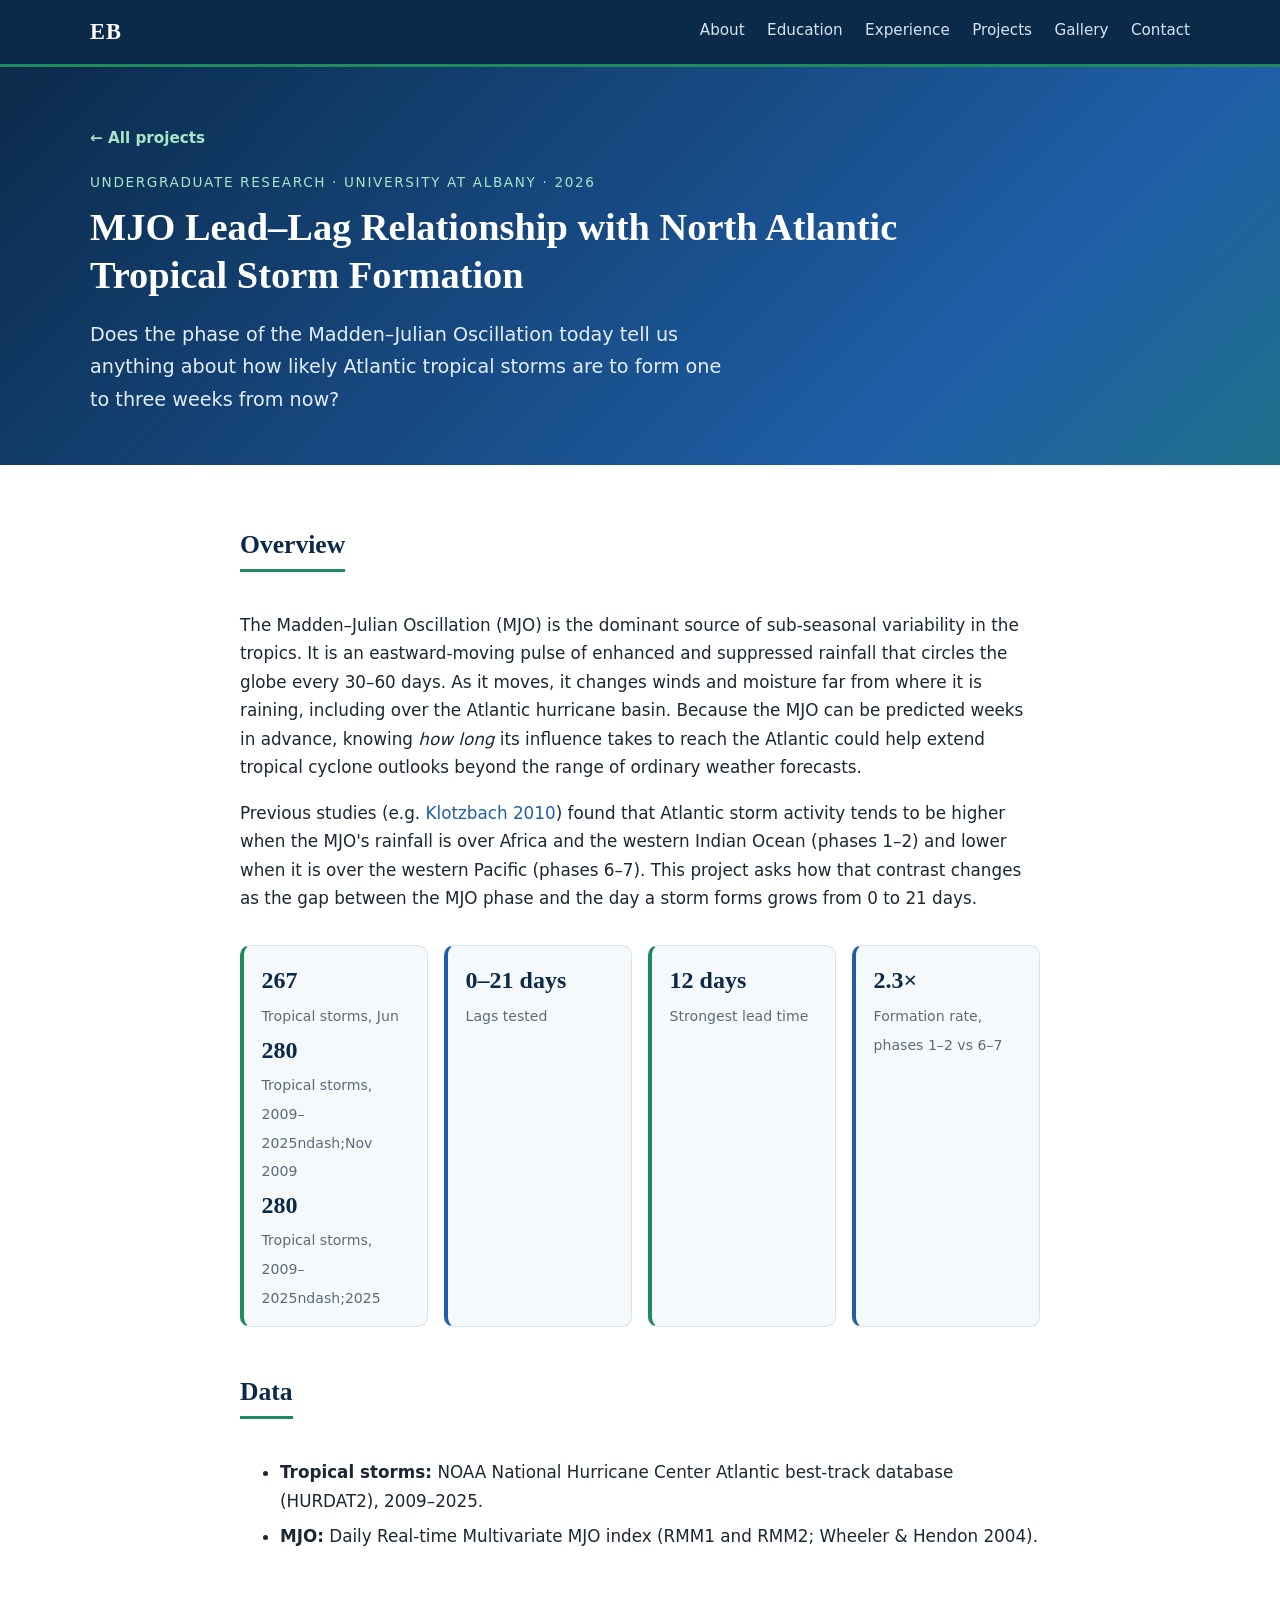
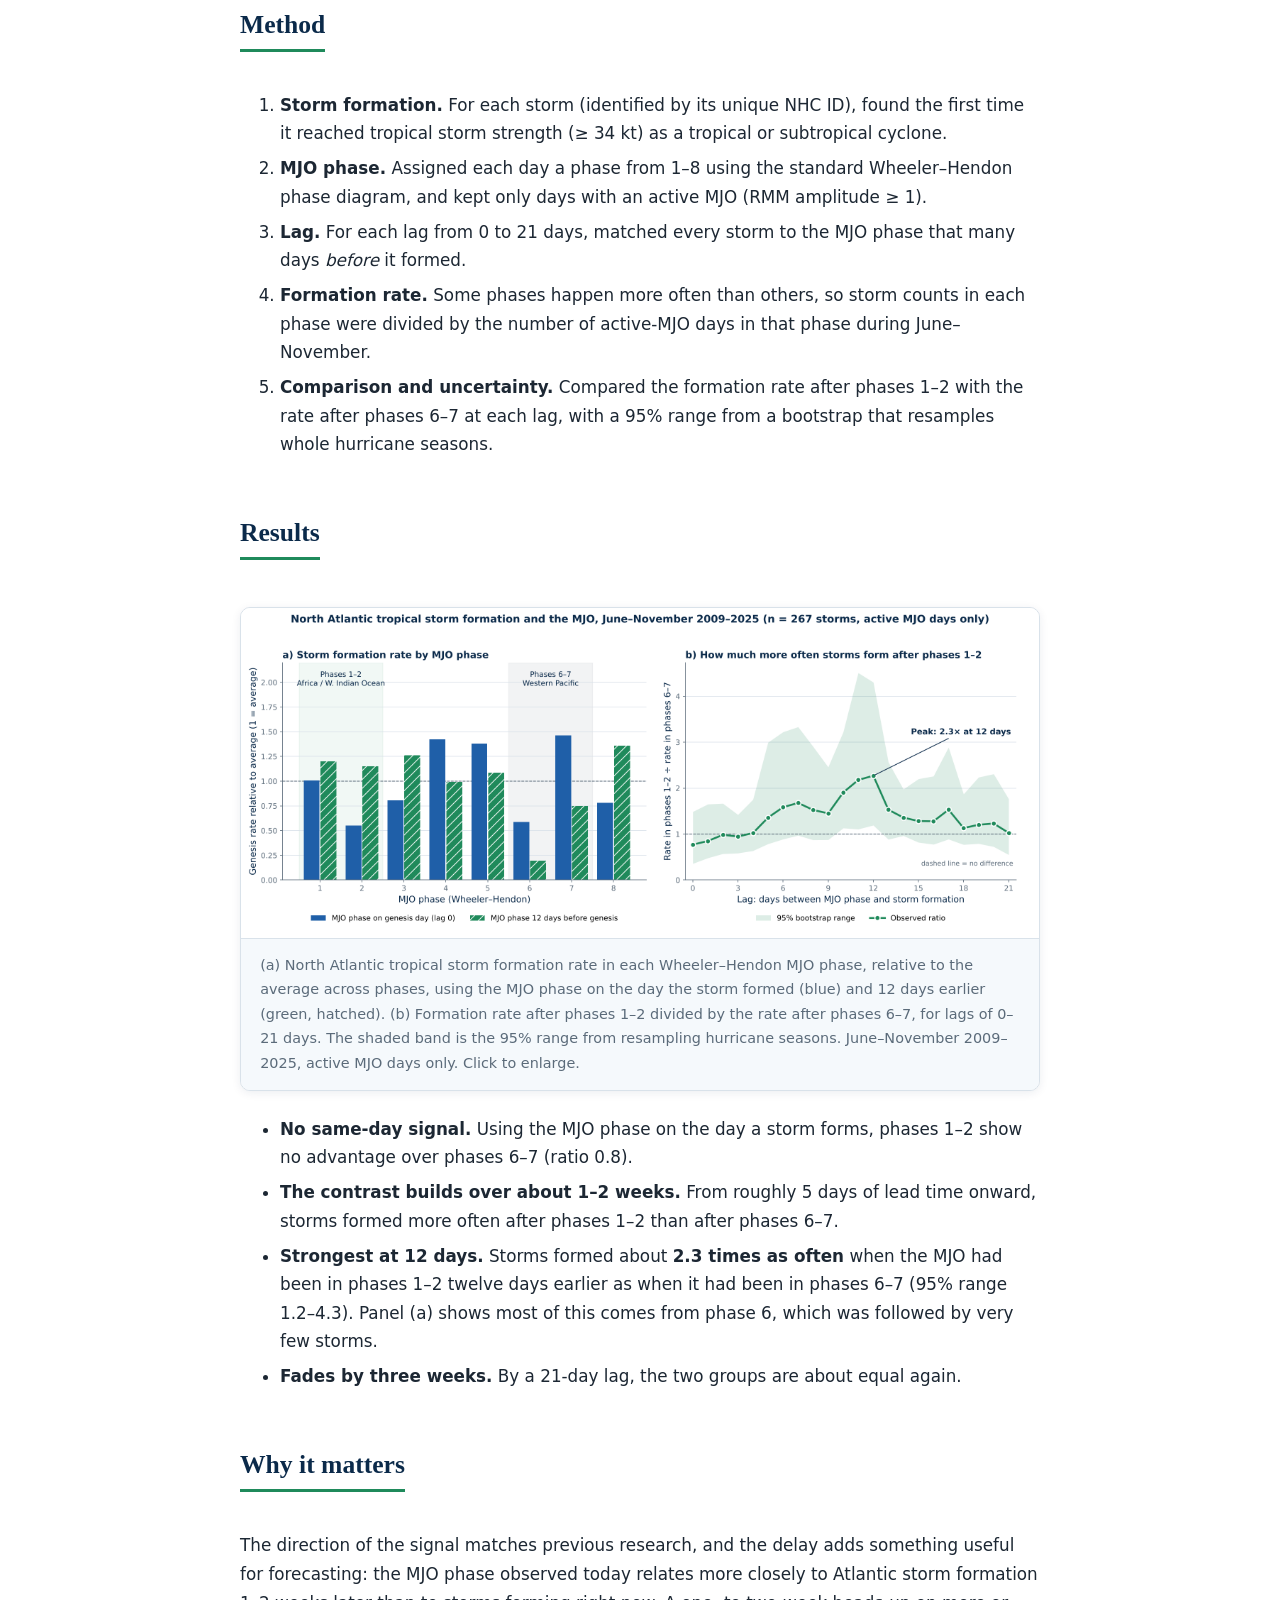
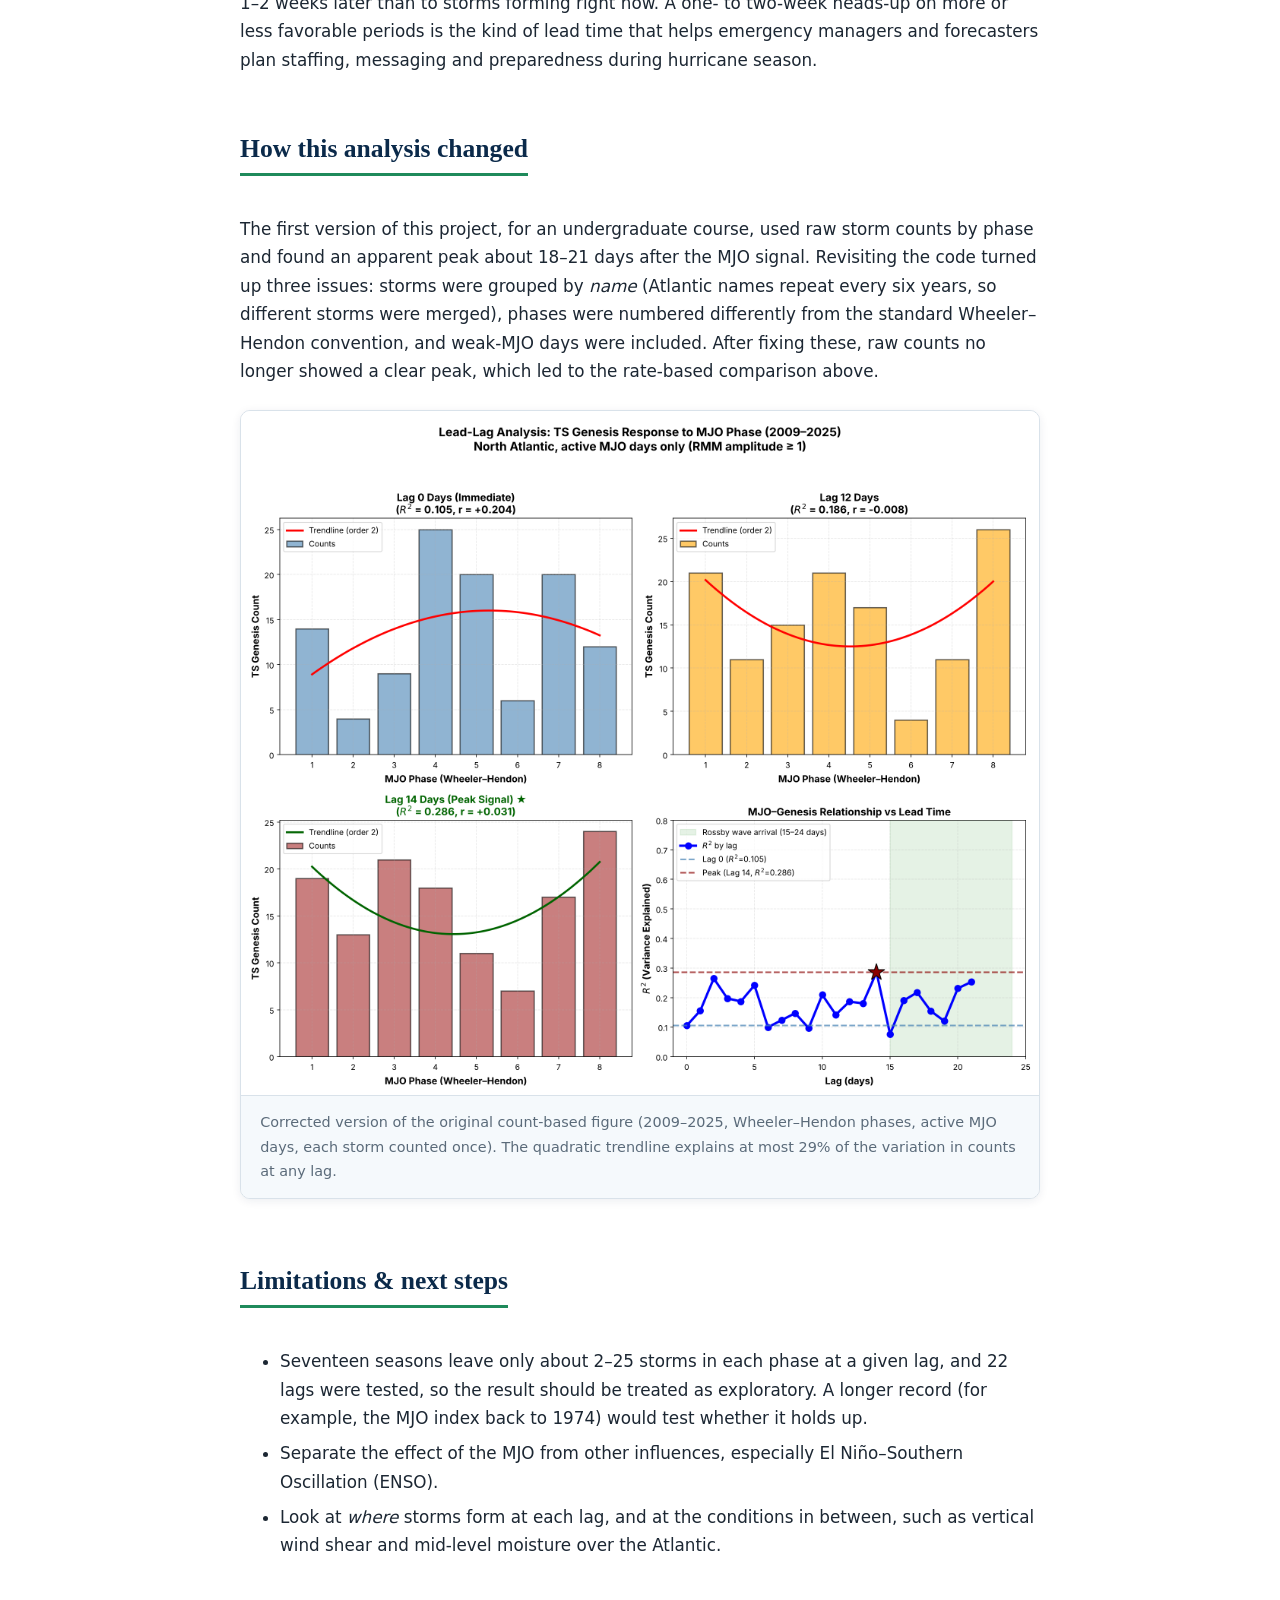
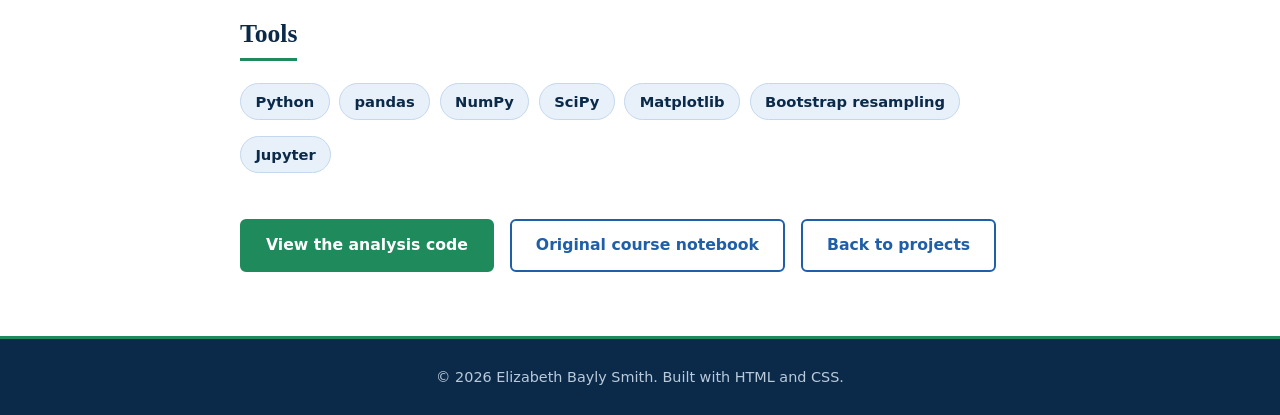
==== mjo-lead-lag.html @ fc61f36f "Add MJO lead-lag project page and fix contact email links - New project page (mjo-lead-lag.html) and" ====
<!DOCTYPE html>
<html lang="en">
<head>
  <meta charset="UTF-8">
  <meta name="viewport" content="width=device-width, initial-scale=1">
  <title>MJO Lead&ndash;Lag &amp; Atlantic Tropical Storm Formation | EB Smith</title>
  <meta name="description" content="Undergraduate research on how the Madden-Julian Oscillation phase relates to North Atlantic tropical storm formation one to three weeks later, 2009-2025.">
  <link rel="stylesheet" href="style.css">
</head>
<body>

  <header class="site-header">
    <div class="container header-inner">
      <a class="brand" href="index.html">EB</a>
      <nav class="site-nav" aria-label="Main navigation">
        <a href="index.html#about">About</a>
        <a href="index.html#education">Education</a>
        <a href="index.html#experience">Experience</a>
        <a href="index.html#projects">Projects</a>
        <a href="index.html#gallery">Gallery</a>
        <a href="index.html#contact">Contact</a>
      </nav>
    </div>
  </header>

  <main>

    <section class="project-hero">
      <div class="container">
        <a class="back-link" href="index.html#projects">&larr; All projects</a>
        <p class="eyebrow" style="margin-top:1.2rem">Undergraduate Research &middot; University at Albany &middot; 2026</p>
        <h1>MJO Lead&ndash;Lag Relationship with North Atlantic Tropical Storm Formation</h1>
        <p class="lead">
          Does the phase of the Madden&ndash;Julian Oscillation today tell us anything
          about how likely Atlantic tropical storms are to form one to three weeks from now?
        </p>
      </div>
    </section>

    <section class="section">
      <div class="container narrow project-body">

        <h2>Overview</h2>
        <p>
          The Madden&ndash;Julian Oscillation (MJO) is the dominant source of
          sub-seasonal variability in the tropics. It is an eastward-moving pulse of
          enhanced and suppressed rainfall that circles the globe every 30&ndash;60
          days. As it moves, it changes winds and moisture far from where it is
          raining, including over the Atlantic hurricane basin. Because the MJO can be
          predicted weeks in advance, knowing <em>how long</em> its influence takes to
          reach the Atlantic could help extend tropical cyclone outlooks beyond the
          range of ordinary weather forecasts.
        </p>
        <p>
          Previous studies (e.g.
          <a href="https://tropical.colostate.edu/Publications/papers/klotzbach_2010.pdf" target="_blank" rel="noopener">Klotzbach 2010</a>)
          found that Atlantic storm activity tends to be higher when the MJO's
          rainfall is over Africa and the western Indian Ocean (phases 1&ndash;2) and
          lower when it is over the western Pacific (phases 6&ndash;7). This project
          asks how that contrast changes as the gap between the MJO phase and the
          day a storm forms grows from 0 to 21 days.
        </p>

        <div class="fact-row">
          <div class="fact"><strong>267</strong><span>Tropical storms, Jun<strong>280</strong><span>Tropical storms, 2009&ndash;2025</span>ndash;Nov 2009<strong>280</strong><span>Tropical storms, 2009&ndash;2025</span>ndash;2025</span></div>
          <div class="fact"><strong>0&ndash;21 days</strong><span>Lags tested</span></div>
          <div class="fact"><strong>12 days</strong><span>Strongest lead time</span></div>
          <div class="fact"><strong>2.3&times;</strong><span>Formation rate, phases 1&ndash;2 vs 6&ndash;7</span></div>
        </div>

        <h2>Data</h2>
        <ul>
          <li><strong>Tropical storms:</strong> NOAA National Hurricane Center Atlantic best-track database (HURDAT2), 2009&ndash;2025.</li>
          <li><strong>MJO:</strong> Daily Real-time Multivariate MJO index (RMM1 and RMM2; Wheeler &amp; Hendon 2004).</li>
        </ul>

        <h2>Method</h2>
        <ol>
          <li><strong>Storm formation.</strong> For each storm (identified by its unique NHC ID), found the first time it reached tropical storm strength (&ge; 34 kt) as a tropical or subtropical cyclone.</li>
          <li><strong>MJO phase.</strong> Assigned each day a phase from 1&ndash;8 using the standard Wheeler&ndash;Hendon phase diagram, and kept only days with an active MJO (RMM amplitude &ge; 1).</li>
          <li><strong>Lag.</strong> For each lag from 0 to 21 days, matched every storm to the MJO phase that many days <em>before</em> it formed.</li>
          <li><strong>Formation rate.</strong> Some phases happen more often than others, so storm counts in each phase were divided by the number of active-MJO days in that phase during June&ndash;November.</li>
          <li><strong>Comparison and uncertainty.</strong> Compared the formation rate after phases 1&ndash;2 with the rate after phases 6&ndash;7 at each lag, with a 95% range from a bootstrap that resamples whole hurricane seasons.</li>
        </ol>

        <h2>Results</h2>
        <figure class="figure-full">
          <a href="mjo_genesis_rate_2009_2025.png" target="_blank" rel="noopener">
            <img src="mjo_genesis_rate_2009_2025.png" alt="Two-panel figure. Left: tropical storm formation rate by MJO phase relative to average, for the phase on the day of formation and the phase 12 days before. Right: ratio of formation rate after phases 1 to 2 versus phases 6 to 7 for lags of 0 to 21 days, peaking at 2.3 at 12 days.">
          </a>
          <figcaption>
            (a) North Atlantic tropical storm formation rate in each Wheeler&ndash;Hendon MJO
            phase, relative to the average across phases, using the MJO phase on the day
            the storm formed (blue) and 12 days earlier (green, hatched). (b) Formation rate after
            phases 1&ndash;2 divided by the rate after phases 6&ndash;7, for lags of 0&ndash;21
            days. The shaded band is the 95% range from resampling hurricane seasons.
            June&ndash;November 2009&ndash;2025, active MJO days only. Click to enlarge.
          </figcaption>
        </figure>
        <ul>
          <li><strong>No same-day signal.</strong> Using the MJO phase on the day a storm forms, phases 1&ndash;2 show no advantage over phases 6&ndash;7 (ratio 0.8).</li>
          <li><strong>The contrast builds over about 1&ndash;2 weeks.</strong> From roughly 5 days of lead time onward, storms formed more often after phases 1&ndash;2 than after phases 6&ndash;7.</li>
          <li><strong>Strongest at 12 days.</strong> Storms formed about <strong>2.3 times as often</strong> when the MJO had been in phases 1&ndash;2 twelve days earlier as when it had been in phases 6&ndash;7 (95% range 1.2&ndash;4.3). Panel (a) shows most of this comes from phase 6, which was followed by very few storms.</li>
          <li><strong>Fades by three weeks.</strong> By a 21-day lag, the two groups are about equal again.</li>
        </ul>

        <h2>Why it matters</h2>
        <p>
          The direction of the signal matches previous research, and the delay adds
          something useful for forecasting: the MJO phase observed today relates more closely to
          Atlantic storm formation 1&ndash;2 weeks later than to storms forming
          right now. A one- to two-week heads-up on more or less favorable
          periods is the kind of lead time that helps emergency managers
          and forecasters plan staffing, messaging and preparedness during hurricane season.
        </p>

        <h2>How this analysis changed</h2>
        <p>
          The first version of this project, for an undergraduate course, used raw
          storm counts by phase and found an apparent peak about 18&ndash;21 days after the MJO signal.
          Revisiting the code turned up three issues: storms were grouped by
          <em>name</em> (Atlantic names repeat every six years, so different storms were merged),
          phases were numbered differently from the standard Wheeler&ndash;Hendon convention,
          and weak-MJO days were included. After fixing these, raw counts no longer
          showed a clear peak, which led to the rate-based comparison above.
        </p>
        <figure class="figure-full">
          <a href="lead_lag_relationship_2009_2025.png" target="_blank" rel="noopener">
            <img src="lead_lag_relationship_2009_2025.png" alt="Four-panel figure of tropical storm counts by Wheeler-Hendon MJO phase at lags of 0, 12 and 14 days, with quadratic trendlines, and R-squared versus lag showing no strong peak.">
          </a>
          <figcaption>
            Corrected version of the original count-based figure (2009&ndash;2025,
            Wheeler&ndash;Hendon phases, active MJO days, each storm counted once). The
            quadratic trendline explains at most 29% of the variation in counts at any lag.
          </figcaption>
        </figure>

        <h2>Limitations &amp; next steps</h2>
        <ul>
          <li>Seventeen seasons leave only about 2&ndash;25 storms in each phase at a given lag, and 22 lags were tested, so the result should be treated as exploratory. A longer record (for example, the MJO index back to 1974) would test whether it holds up.</li>
          <li>Separate the effect of the MJO from other influences, especially El Ni&ntilde;o&ndash;Southern Oscillation (ENSO).</li>
          <li>Look at <em>where</em> storms form at each lag, and at the conditions in between, such as vertical wind shear and mid-level moisture over the Atlantic.</li>
        </ul>

        <h2>Tools</h2>
        <ul class="tags">
          <li>Python</li><li>pandas</li><li>NumPy</li><li>SciPy</li><li>Matplotlib</li><li>Bootstrap resampling</li><li>Jupyter</li>
        </ul>

        <div class="project-actions">
          <a class="btn btn-primary" href="https://github.com/ebsmith1106/grad_student_webpage/blob/main/mjo_genesis_rate_2009_2025.py" target="_blank" rel="noopener">View the analysis code</a>
          <a class="btn btn-ghost" href="https://github.com/ebsmith1106/grad_student_webpage/blob/main/graphs_for_MJO_1.ipynb" target="_blank" rel="noopener">Original course notebook</a>
          <a class="btn btn-ghost" href="index.html#projects">Back to projects</a>
        </div>

      </div>
    </section>

  </main>

  <footer class="site-footer">
    <div class="container">
      <p>&copy; 2026 Elizabeth Bayly Smith. Built with HTML and CSS.</p>
    </div>
  </footer>

</body>
</html>
---- style.css ----
/* ==========================================================
   Palette: deep blue + green
   ========================================================== */
:root {
  --navy: #0b2a4a;
  --blue: #1f5fa8;
  --blue-light: #e8f1fa;
  --green: #1f8a5b;
  --green-dark: #166a46;
  --green-light: #e6f4ed;
  --ink: #1c2733;
  --muted: #5b6b7a;
  --line: #d9e2ea;
  --bg: #ffffff;
  --bg-alt: #f5f9fc;
  --radius: 10px;
  --shadow: 0 2px 10px rgba(11, 42, 74, 0.08);
}

/* ---------- Base ---------- */
*, *::before, *::after { box-sizing: border-box; }

html { scroll-behavior: smooth; scroll-padding-top: 70px; }

body {
  margin: 0;
  font-family: "Segoe UI", system-ui, -apple-system, Roboto, Helvetica, Arial, sans-serif;
  font-size: 1.05rem;
  line-height: 1.7;
  color: var(--ink);
  background: var(--bg);
}

h1, h2, h3 {
  font-family: Georgia, "Times New Roman", serif;
  color: var(--navy);
  line-height: 1.25;
  margin: 0 0 0.6rem;
}

h2 {
  font-size: 1.9rem;
  margin-bottom: 1.4rem;
  padding-bottom: 0.5rem;
  border-bottom: 3px solid var(--green);
  display: inline-block;
}

h3 { font-size: 1.2rem; }

a { color: var(--blue); text-decoration: none; }
a:hover { color: var(--green-dark); text-decoration: underline; }

img { max-width: 100%; display: block; }

.container { width: min(1100px, 92%); margin: 0 auto; }
.narrow { width: min(800px, 92%); }

/* ---------- Header / Nav ---------- */
.site-header {
  position: sticky;
  top: 0;
  z-index: 100;
  background: var(--navy);
  border-bottom: 3px solid var(--green);
}

.header-inner {
  display: flex;
  align-items: center;
  justify-content: space-between;
  padding: 0.8rem 0;
}

.brand {
  font-family: Georgia, serif;
  font-size: 1.4rem;
  font-weight: bold;
  color: #fff;
  letter-spacing: 0.05em;
}
.brand:hover { color: #9fe0bf; text-decoration: none; }

.site-nav { display: flex; flex-wrap: wrap; gap: 1.4rem; }
.site-nav a {
  color: #d6e4f2;
  font-size: 0.95rem;
  font-weight: 500;
  padding: 0.2rem 0;
  border-bottom: 2px solid transparent;
}
.site-nav a:hover {
  color: #fff;
  border-bottom-color: var(--green);
  text-decoration: none;
}

/* ---------- Hero ---------- */
.hero {
  background: linear-gradient(135deg, var(--navy) 0%, var(--blue) 65%, var(--green) 130%);
  color: #fff;
  padding: 4.5rem 0;
}

.hero-inner {
  display: grid;
  grid-template-columns: 1.4fr 1fr;
  gap: 3rem;
  align-items: center;
}

.eyebrow {
  text-transform: uppercase;
  letter-spacing: 0.12em;
  font-size: 0.85rem;
  color: #a8e6c6;
  margin: 0 0 0.6rem;
}

.hero h1 { color: #fff; font-size: 3.6rem; margin-bottom: 1rem; }
.lead { font-size: 1.2rem; color: #e3eef8; max-width: 34em; }

.hero-actions { display: flex; gap: 1rem; margin-top: 1.8rem; flex-wrap: wrap; }

.portrait { margin: 0; justify-self: center; }
.portrait img {
  width: 280px;
  height: 280px;
  object-fit: cover;
  border-radius: 50%;
  border: 5px solid rgba(255, 255, 255, 0.85);
  box-shadow: 0 8px 28px rgba(0, 0, 0, 0.3);
  background: var(--blue-light);
}

/* ---------- Buttons ---------- */
.btn {
  display: inline-block;
  padding: 0.7rem 1.5rem;
  border-radius: 6px;
  font-weight: 600;
  font-size: 0.98rem;
  transition: background 0.2s, color 0.2s, border-color 0.2s;
}
.btn:hover { text-decoration: none; }

.btn-primary { background: var(--green); color: #fff; border: 2px solid var(--green); }
.btn-primary:hover { background: var(--green-dark); border-color: var(--green-dark); color: #fff; }

.btn-outline { background: transparent; color: #fff; border: 2px solid rgba(255, 255, 255, 0.8); }
.btn-outline:hover { background: #fff; color: var(--navy); }

/* ---------- Sections ---------- */
.section { padding: 4rem 0; }
.section-alt { background: var(--bg-alt); }
.section-intro { color: var(--muted); margin-top: -0.4rem; margin-bottom: 2rem; }

.interests {
  margin-top: 1.5rem;
  padding: 1rem 1.2rem;
  background: var(--green-light);
  border-left: 4px solid var(--green);
  border-radius: 0 var(--radius) var(--radius) 0;
}

/* ---------- Entries (education / experience) ---------- */
.entry {
  padding: 1.2rem 0 1.2rem 1.4rem;
  border-left: 3px solid var(--blue);
  margin-bottom: 0.4rem;
  position: relative;
}
.entry::before {
  content: "";
  position: absolute;
  left: -8px;
  top: 1.6rem;
  width: 13px;
  height: 13px;
  background: var(--green);
  border-radius: 50%;
  border: 2px solid var(--bg);
}
.section-alt .entry::before { border-color: var(--bg-alt); }

.entry-head {
  display: flex;
  justify-content: space-between;
  align-items: baseline;
  flex-wrap: wrap;
  gap: 0.4rem;
}
.entry-head h3 { margin: 0; }
.entry-date { font-size: 0.9rem; color: var(--green-dark); font-weight: 600; }
.entry-sub { margin: 0.1rem 0 0.4rem; color: var(--muted); font-style: italic; }
.entry p:last-child { margin-bottom: 0; }

/* ---------- Skills tags ---------- */
.skills-title { margin-top: 2.2rem; }
.tags { list-style: none; padding: 0; margin: 0; display: flex; flex-wrap: wrap; gap: 0.6rem; }
.tags li {
  background: var(--blue-light);
  color: var(--navy);
  border: 1px solid #c3d8ee;
  padding: 0.3rem 0.9rem;
  border-radius: 999px;
  font-size: 0.92rem;
  font-weight: 600;
}

/* ---------- Project cards ---------- */
.card-grid {
  display: grid;
  grid-template-columns: repeat(auto-fit, minmax(270px, 1fr));
  gap: 1.5rem;
}

.card {
  background: #fff;
  border: 1px solid var(--line);
  border-top: 4px solid var(--green);
  border-radius: var(--radius);
  padding: 1.5rem;
  box-shadow: var(--shadow);
  transition: transform 0.2s, box-shadow 0.2s;
}
.card:hover { transform: translateY(-3px); box-shadow: 0 8px 20px rgba(11, 42, 74, 0.12); }
.card:nth-child(even) { border-top-color: var(--blue); }

.card-tag {
  margin: 0 0 0.4rem;
  font-size: 0.78rem;
  text-transform: uppercase;
  letter-spacing: 0.1em;
  color: var(--green-dark);
  font-weight: 700;
}
.card-meta { margin: 1rem 0 0; font-size: 0.88rem; color: var(--muted); }

.card-project { display: flex; flex-direction: column; }
.card-thumb {
  display: block;
  margin: -1.5rem -1.5rem 1.2rem;
  border-bottom: 1px solid var(--line);
  overflow: hidden;
  background: #fff;
}
.card-thumb img {
  width: 100%;
  height: 190px;
  object-fit: cover;
  object-position: center;
  transition: transform 0.3s;
}
.card-thumb:hover img { transform: scale(1.03); }
.card h3 a { color: var(--navy); }
.card h3 a:hover { color: var(--green-dark); }
.card-link { margin-top: auto; padding-top: 0.8rem; font-weight: 600; }

/* ---------- Project detail page ---------- */
.project-hero {
  background: linear-gradient(135deg, var(--navy) 0%, var(--blue) 75%, var(--green) 140%);
  color: #fff;
  padding: 3.5rem 0 3rem;
}
.project-hero h1 { color: #fff; font-size: 2.4rem; max-width: 22em; }
.project-hero .lead { margin-bottom: 0; }
.back-link { color: #a8e6c6; font-weight: 600; font-size: 0.95rem; }
.back-link:hover { color: #fff; }

.project-body h2 { margin-top: 2.6rem; font-size: 1.6rem; }
.project-body h2:first-child { margin-top: 0; }

.fact-row {
  display: grid;
  grid-template-columns: repeat(auto-fit, minmax(160px, 1fr));
  gap: 1rem;
  margin: 2rem 0 0.5rem;
}
.fact {
  background: var(--bg-alt);
  border: 1px solid var(--line);
  border-left: 4px solid var(--green);
  border-radius: var(--radius);
  padding: 0.9rem 1.1rem;
}
.fact:nth-child(even) { border-left-color: var(--blue); }
.fact strong { display: block; font-size: 1.5rem; color: var(--navy); font-family: Georgia, serif; }
.fact span { font-size: 0.88rem; color: var(--muted); }

.figure-full {
  margin: 1.5rem 0;
  background: #fff;
  border: 1px solid var(--line);
  border-radius: var(--radius);
  box-shadow: var(--shadow);
  overflow: hidden;
}
.figure-full a { display: block; }
.figure-full figcaption {
  padding: 0.9rem 1.2rem;
  font-size: 0.9rem;
  color: var(--muted);
  border-top: 1px solid var(--line);
  background: var(--bg-alt);
}

.project-body ol li, .project-body ul li { margin-bottom: 0.4rem; }

.project-actions { display: flex; gap: 1rem; flex-wrap: wrap; margin-top: 2.5rem; }
.btn-ghost { background: transparent; color: var(--blue); border: 2px solid var(--blue); }
.btn-ghost:hover { background: var(--blue); color: #fff; }

/* ---------- Gallery ---------- */
.gallery {
  display: grid;
  grid-template-columns: repeat(auto-fit, minmax(260px, 1fr));
  gap: 1.5rem;
}
.gallery figure {
  margin: 0;
  background: #fff;
  border: 1px solid var(--line);
  border-radius: var(--radius);
  overflow: hidden;
  box-shadow: var(--shadow);
}
.gallery img {
  width: 100%;
  height: 220px;
  object-fit: cover;
  background: var(--blue-light);
}
.gallery figcaption {
  padding: 0.7rem 1rem;
  font-size: 0.9rem;
  color: var(--muted);
}

/* ---------- Contact ---------- */
.contact-list { list-style: none; padding: 0; margin: 0; }
.contact-list li {
  display: flex;
  gap: 1.2rem;
  padding: 0.8rem 0;
  border-bottom: 1px solid var(--line);
}
.contact-list span {
  min-width: 90px;
  font-weight: 700;
  color: var(--green-dark);
}

/* ---------- Footer ---------- */
.site-footer {
  background: var(--navy);
  color: #b9cadb;
  text-align: center;
  padding: 1.6rem 0;
  font-size: 0.9rem;
  border-top: 3px solid var(--green);
}
.site-footer p { margin: 0; }

/* ---------- Responsive ---------- */
@media (max-width: 760px) {
  .header-inner { flex-direction: column; gap: 0.5rem; }
  .site-nav { justify-content: center; gap: 1rem; }
  .hero { padding: 3rem 0; }
  .hero-inner { grid-template-columns: 1fr; text-align: center; }
  .hero-actions { justify-content: center; }
  .lead { margin-left: auto; margin-right: auto; }
  .portrait { order: -1; }
  .portrait img { width: 200px; height: 200px; }
  .hero h1 { font-size: 2.8rem; }
}
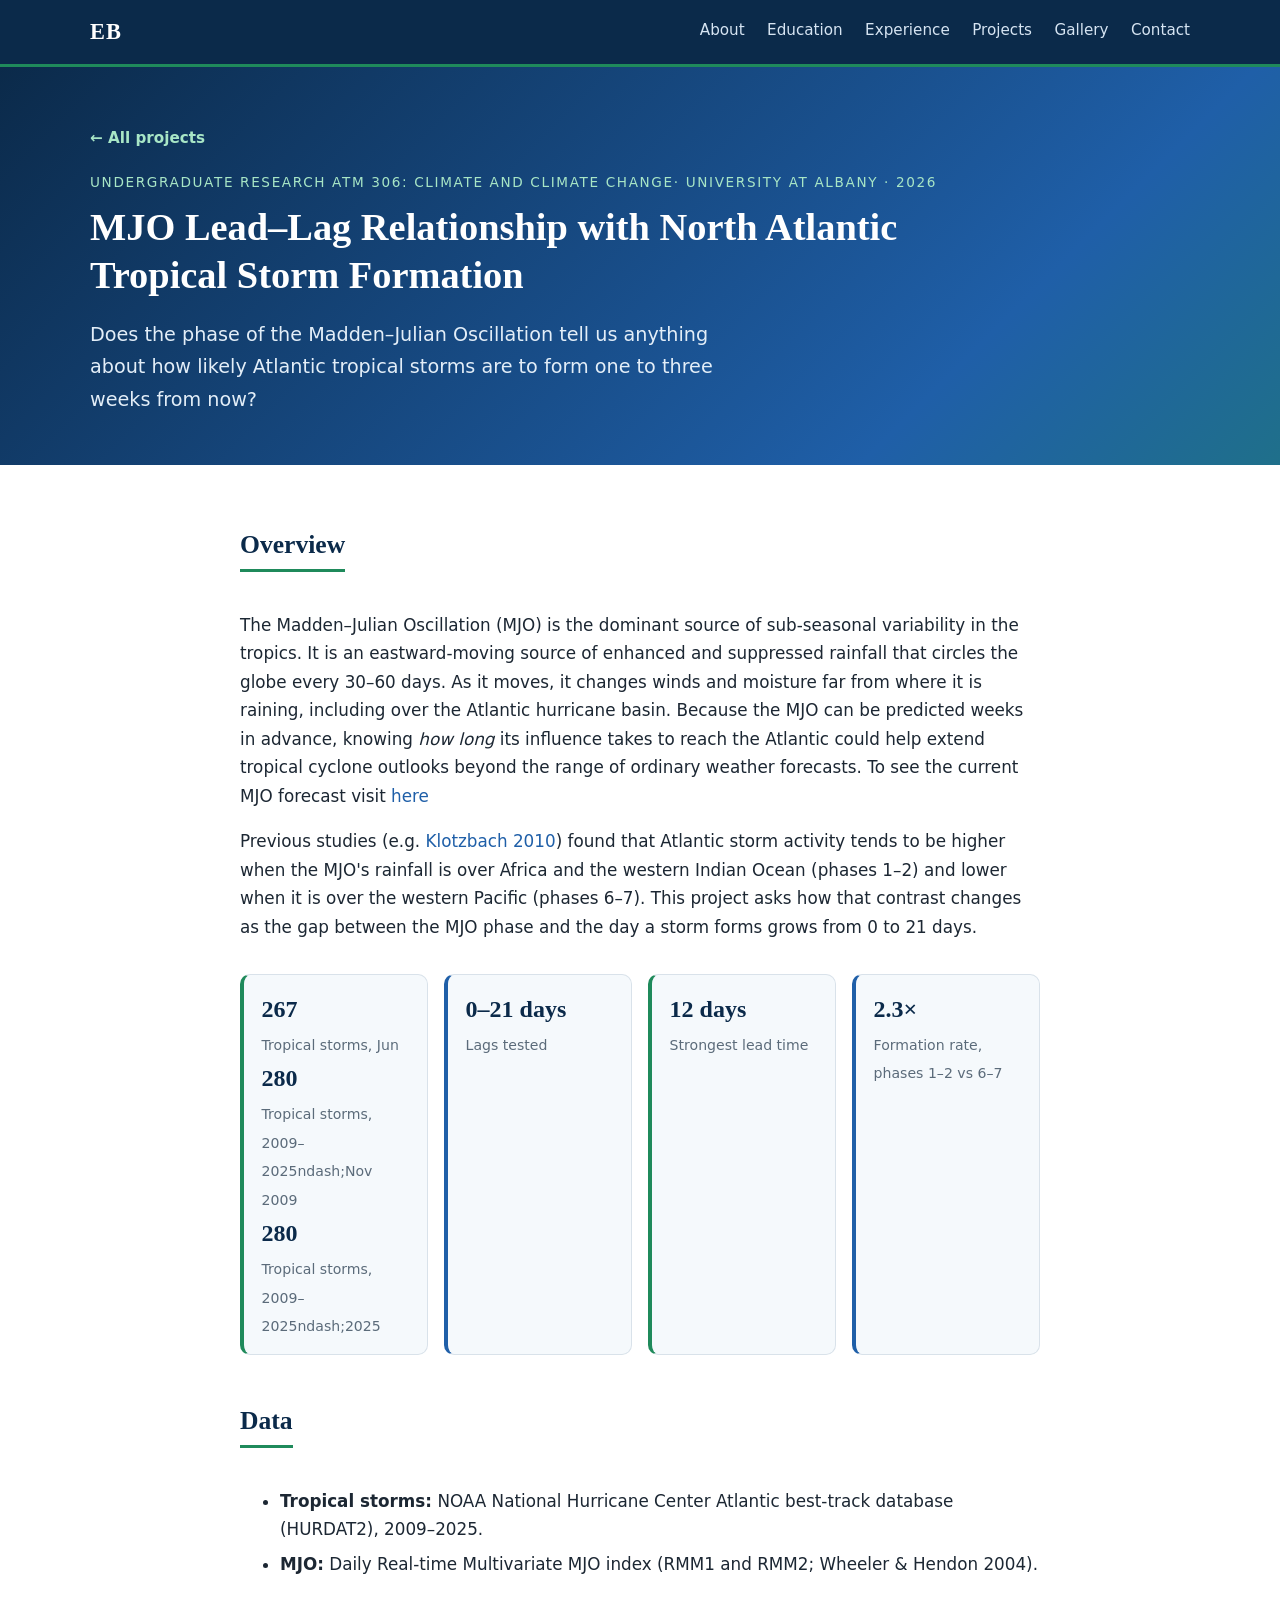
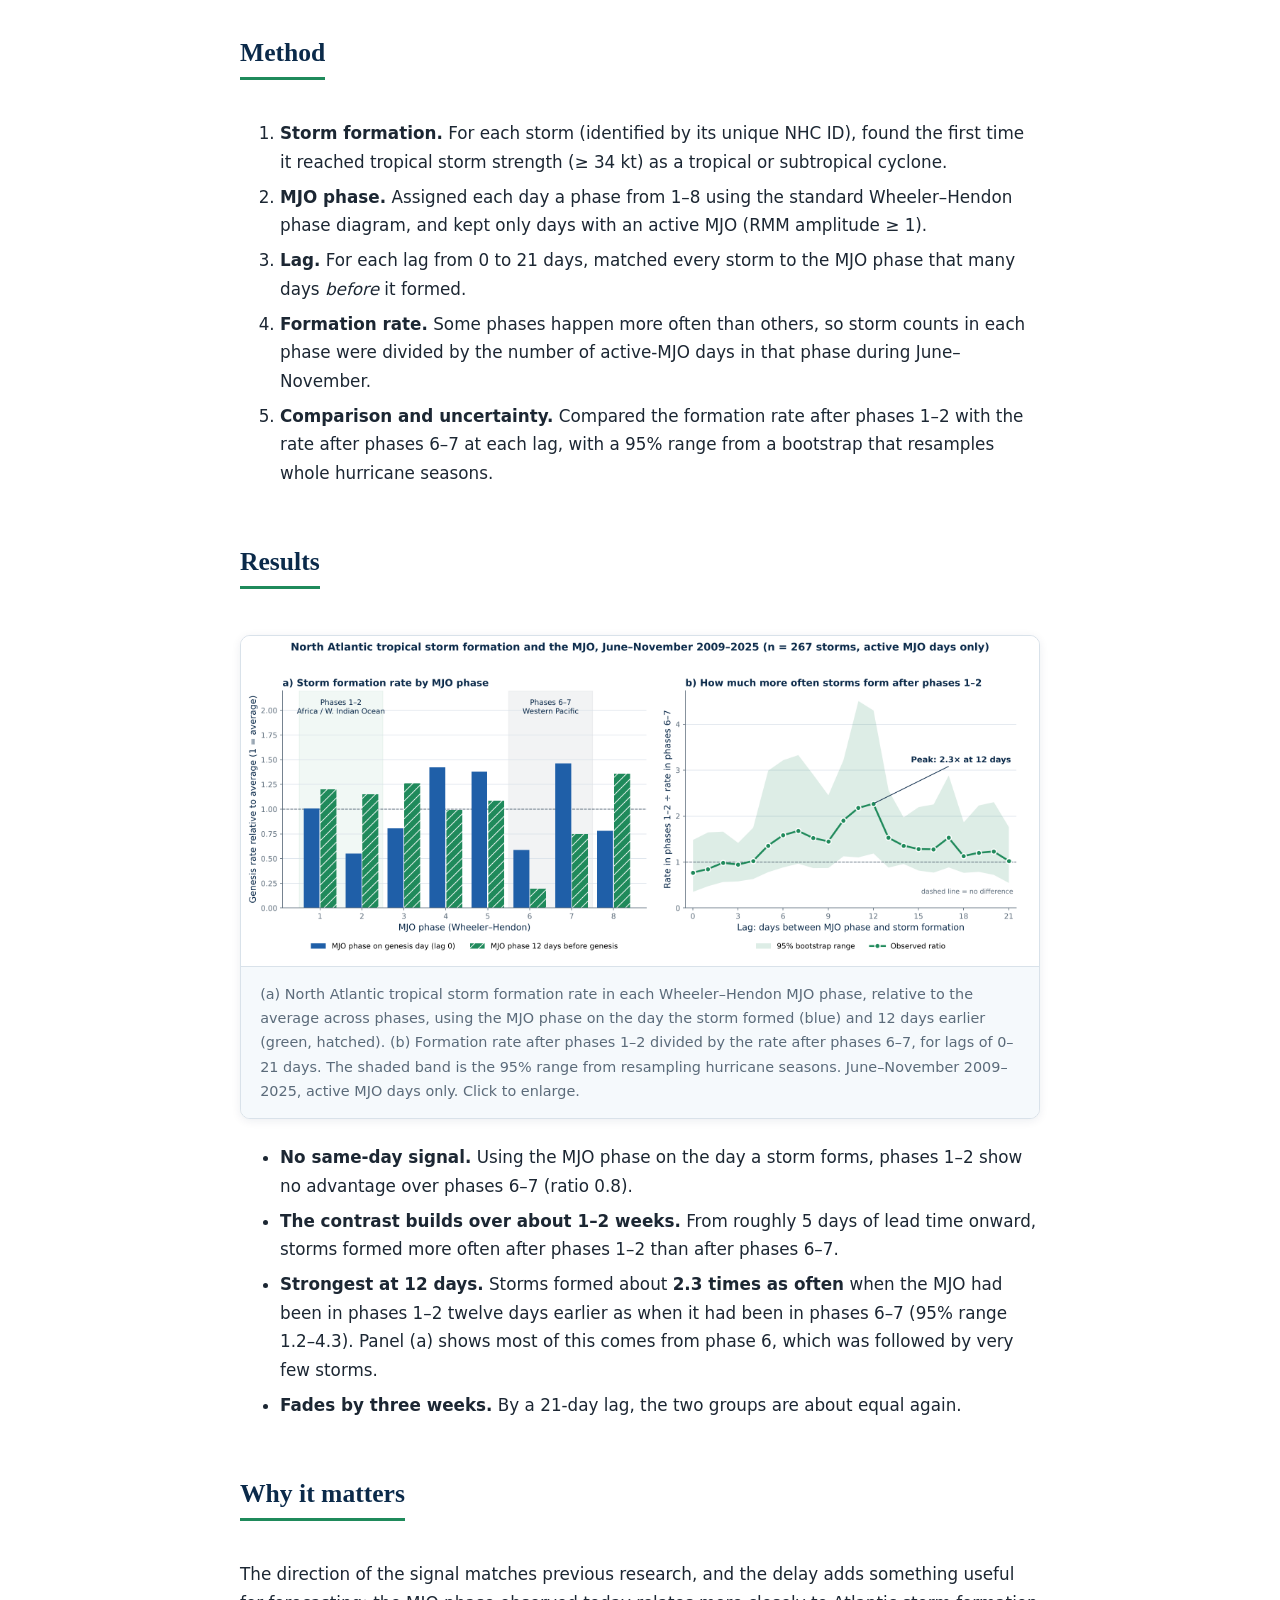
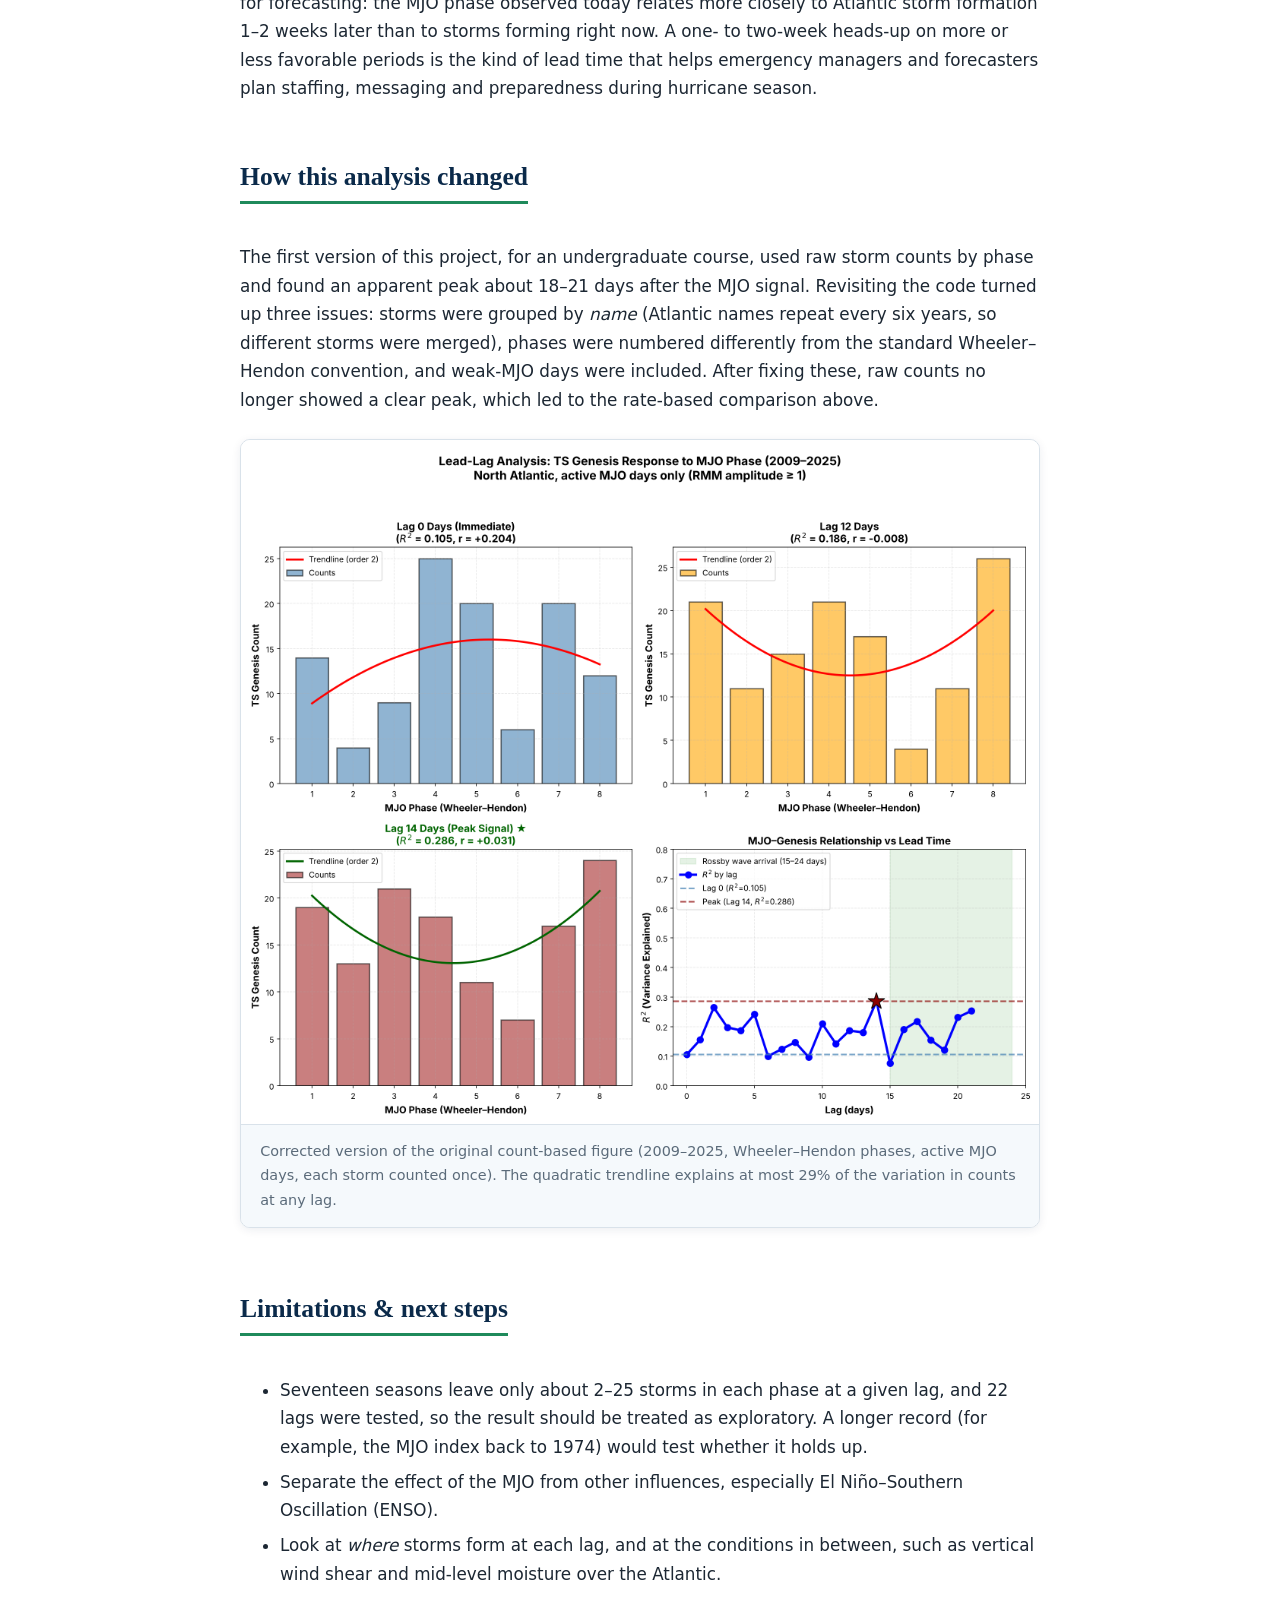
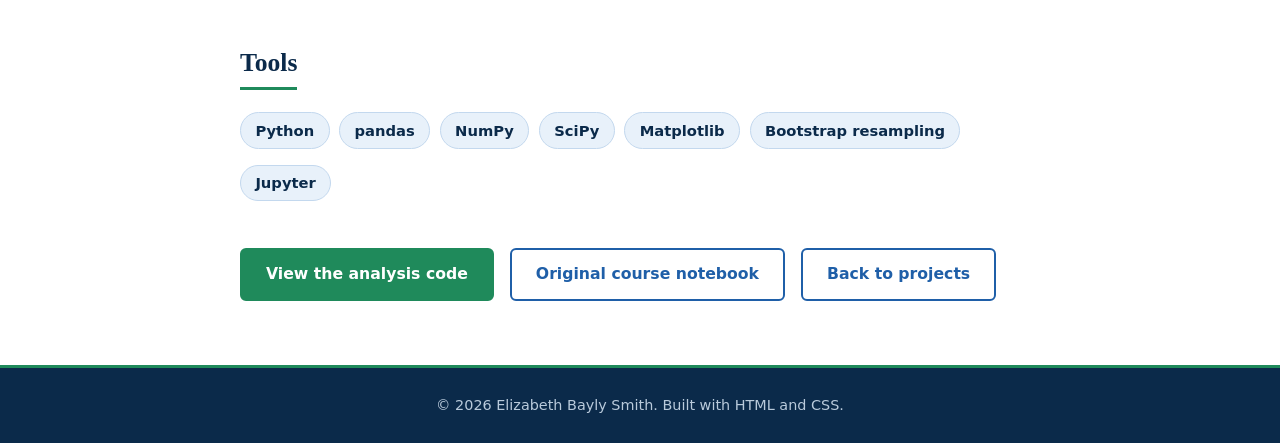
==== commit cf217422: "Revise project details and enhance lead paragraph Updated the eyebrow text and improved the lead par" ====
--- a/mjo-lead-lag.html
+++ b/mjo-lead-lag.html
@@ -28,10 +28,10 @@
     <section class="project-hero">
       <div class="container">
         <a class="back-link" href="index.html#projects">&larr; All projects</a>
-        <p class="eyebrow" style="margin-top:1.2rem">Undergraduate Research &middot; University at Albany &middot; 2026</p>
+        <p class="eyebrow" style="margin-top:1.2rem">Undergraduate Research ATM 306: Climate and Climate Change&middot; University at Albany &middot; 2026</p>
         <h1>MJO Lead&ndash;Lag Relationship with North Atlantic Tropical Storm Formation</h1>
         <p class="lead">
-          Does the phase of the Madden&ndash;Julian Oscillation today tell us anything
+          Does the phase of the Madden&ndash;Julian Oscillation tell us anything
           about how likely Atlantic tropical storms are to form one to three weeks from now?
         </p>
       </div>
@@ -43,13 +43,13 @@
         <h2>Overview</h2>
         <p>
           The Madden&ndash;Julian Oscillation (MJO) is the dominant source of
-          sub-seasonal variability in the tropics. It is an eastward-moving pulse of
+          sub-seasonal variability in the tropics. It is an eastward-moving source of
           enhanced and suppressed rainfall that circles the globe every 30&ndash;60
           days. As it moves, it changes winds and moisture far from where it is
           raining, including over the Atlantic hurricane basin. Because the MJO can be
           predicted weeks in advance, knowing <em>how long</em> its influence takes to
           reach the Atlantic could help extend tropical cyclone outlooks beyond the
-          range of ordinary weather forecasts.
+          range of ordinary weather forecasts. To see the current MJO forecast visit <a href="https://www.bom.gov.au/climate/mjo/">here</a>
         </p>
         <p>
           Previous studies (e.g.
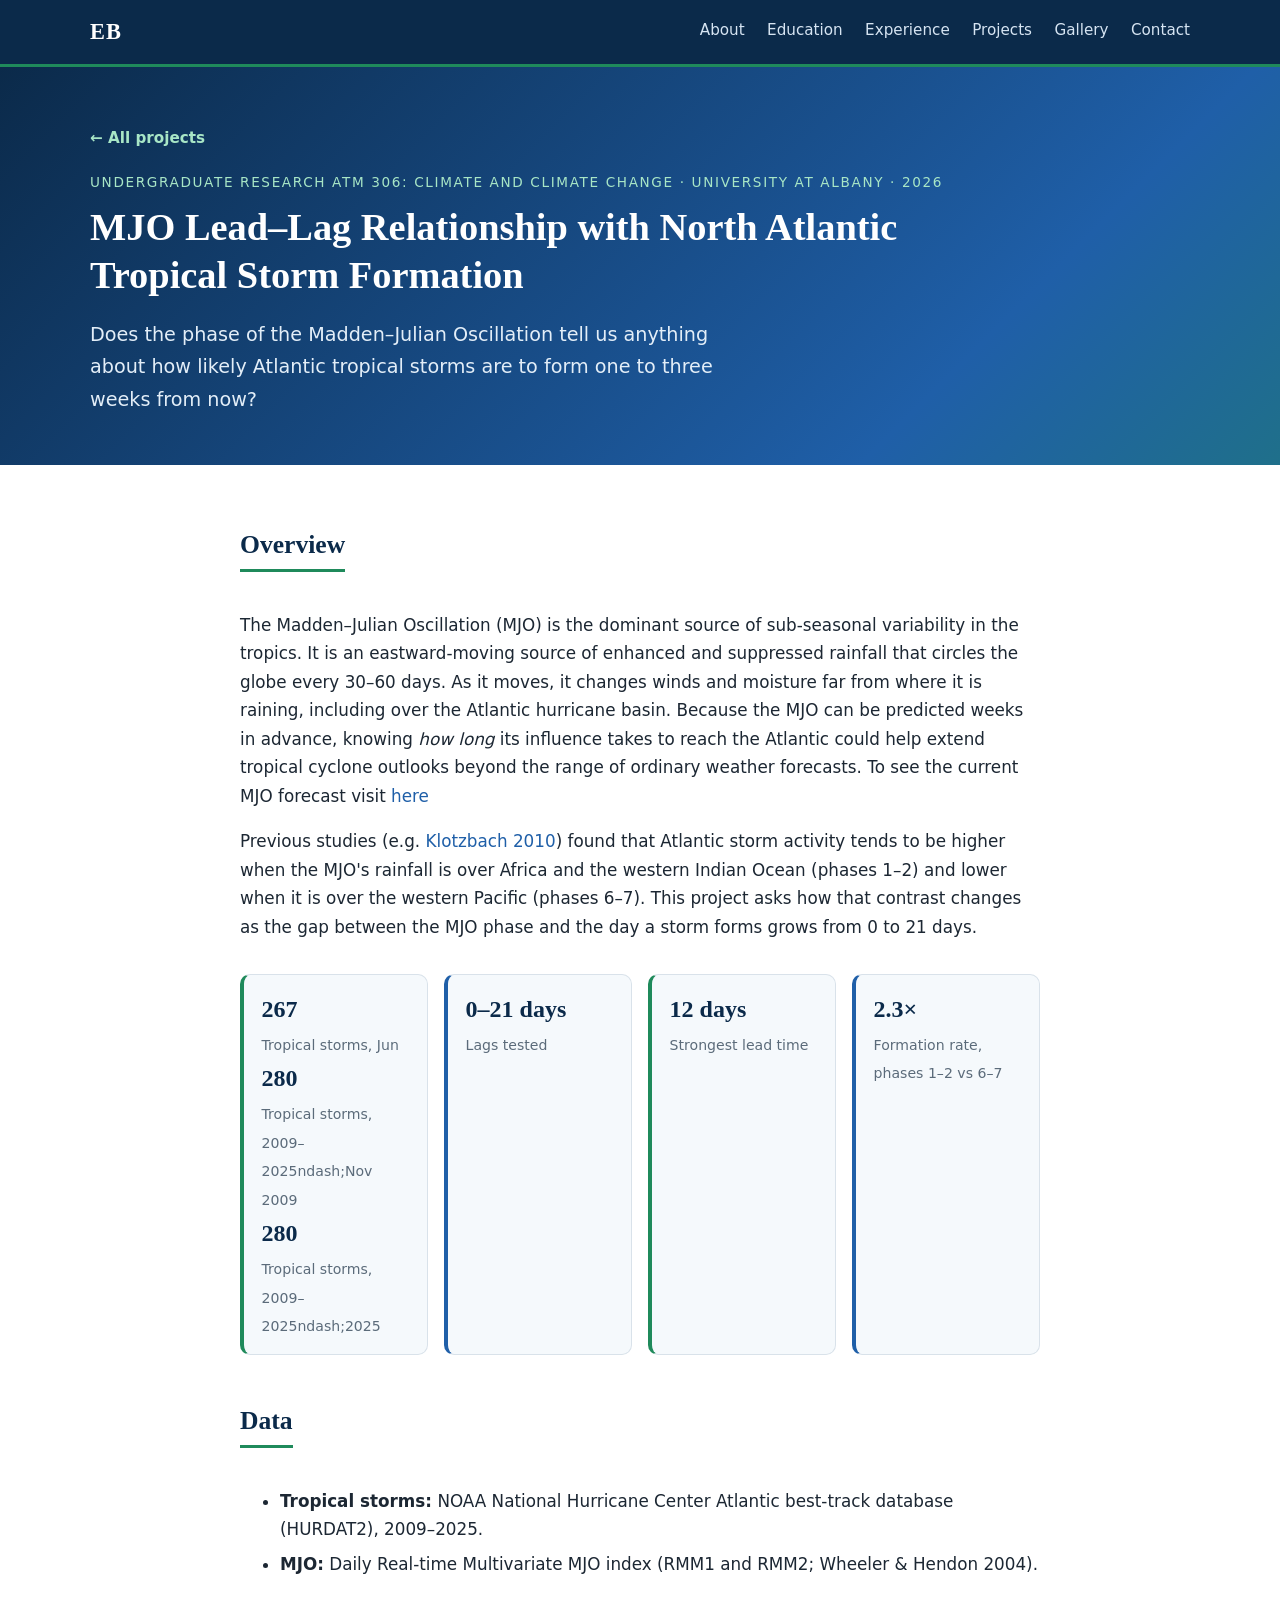
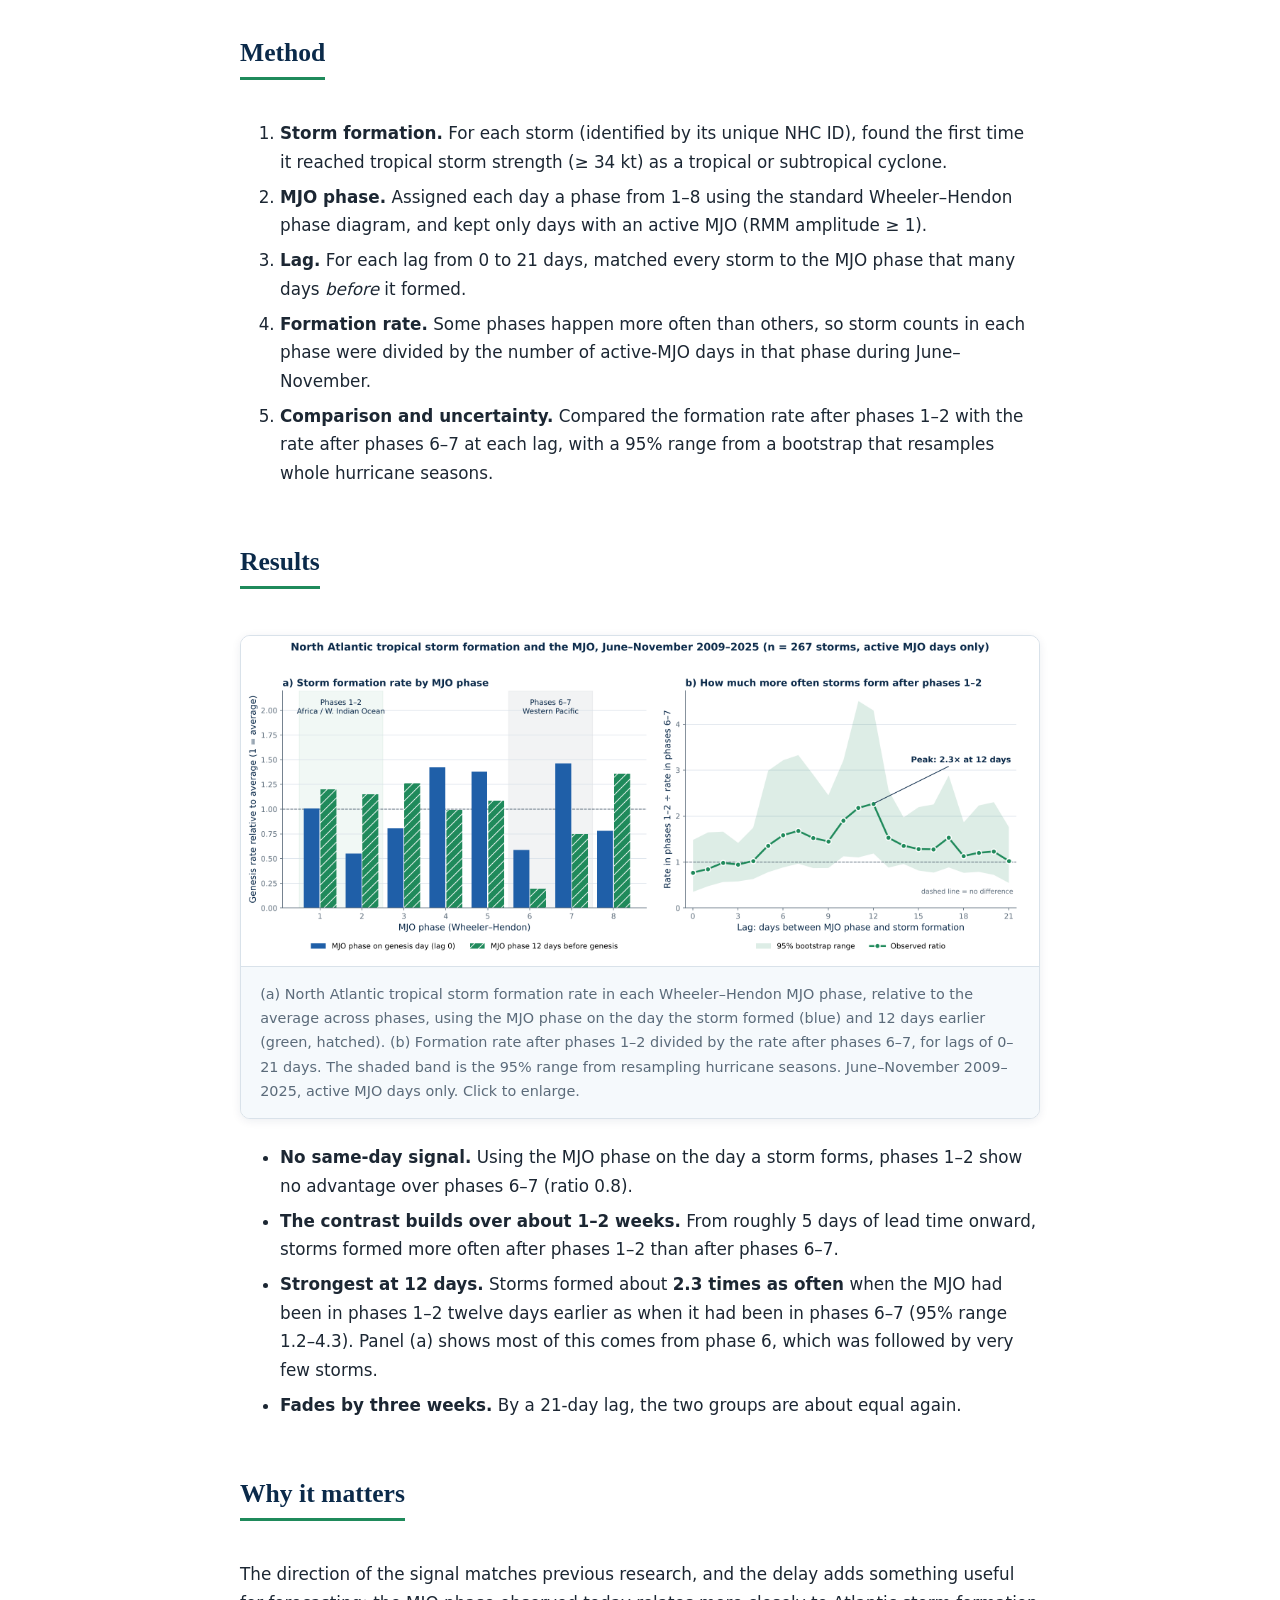
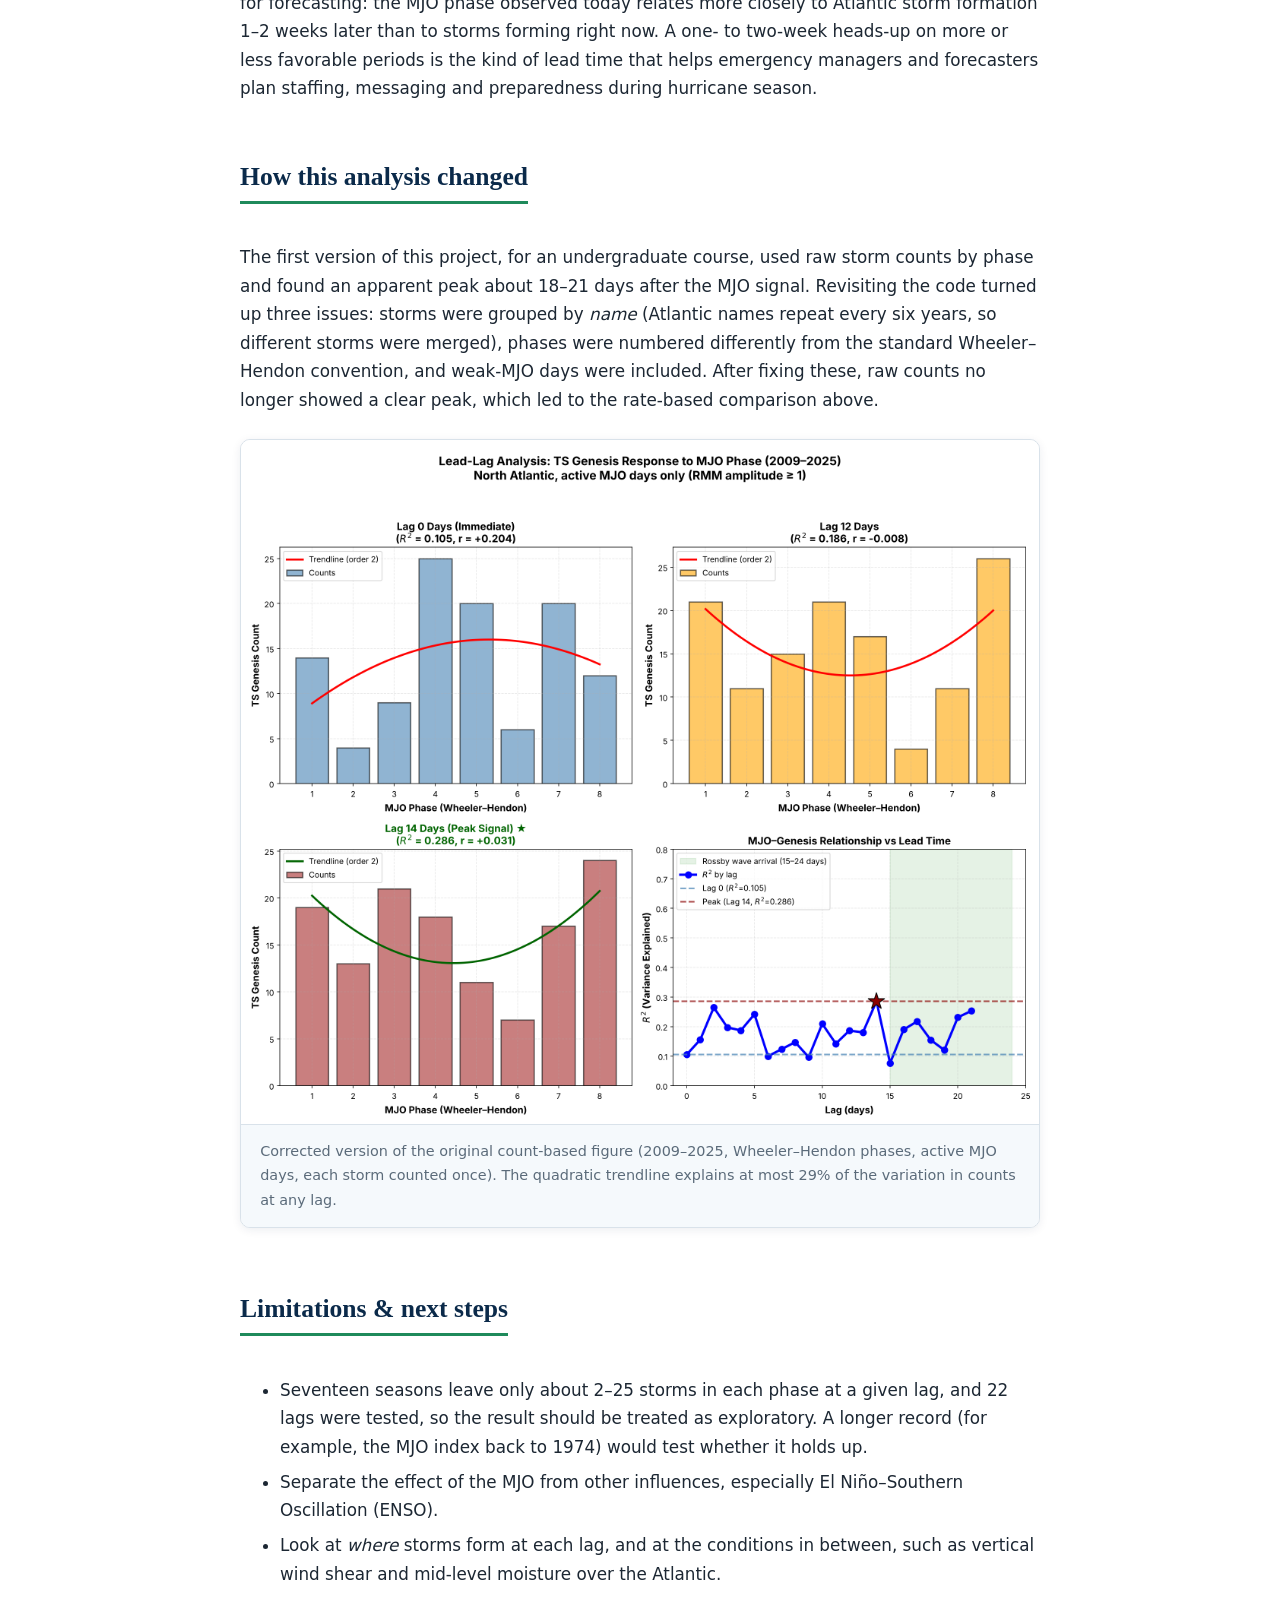
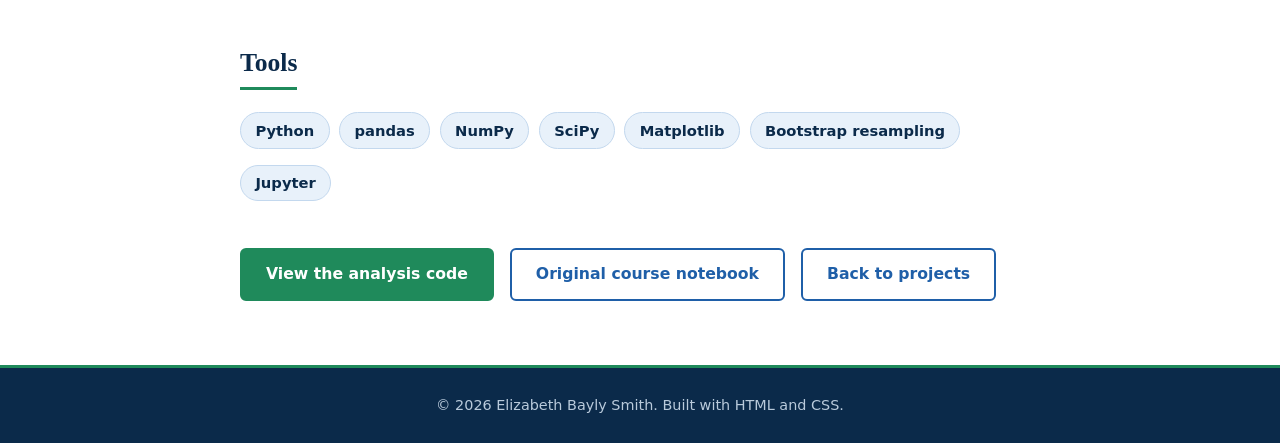
==== commit 9de5c626: "Fix formatting of eyebrow paragraph in HTML" ====
--- a/mjo-lead-lag.html
+++ b/mjo-lead-lag.html
@@ -28,7 +28,7 @@
     <section class="project-hero">
       <div class="container">
         <a class="back-link" href="index.html#projects">&larr; All projects</a>
-        <p class="eyebrow" style="margin-top:1.2rem">Undergraduate Research ATM 306: Climate and Climate Change&middot; University at Albany &middot; 2026</p>
+        <p class="eyebrow" style="margin-top:1.2rem">Undergraduate Research ATM 306: Climate and Climate Change &middot; University at Albany &middot; 2026</p>
         <h1>MJO Lead&ndash;Lag Relationship with North Atlantic Tropical Storm Formation</h1>
         <p class="lead">
           Does the phase of the Madden&ndash;Julian Oscillation tell us anything
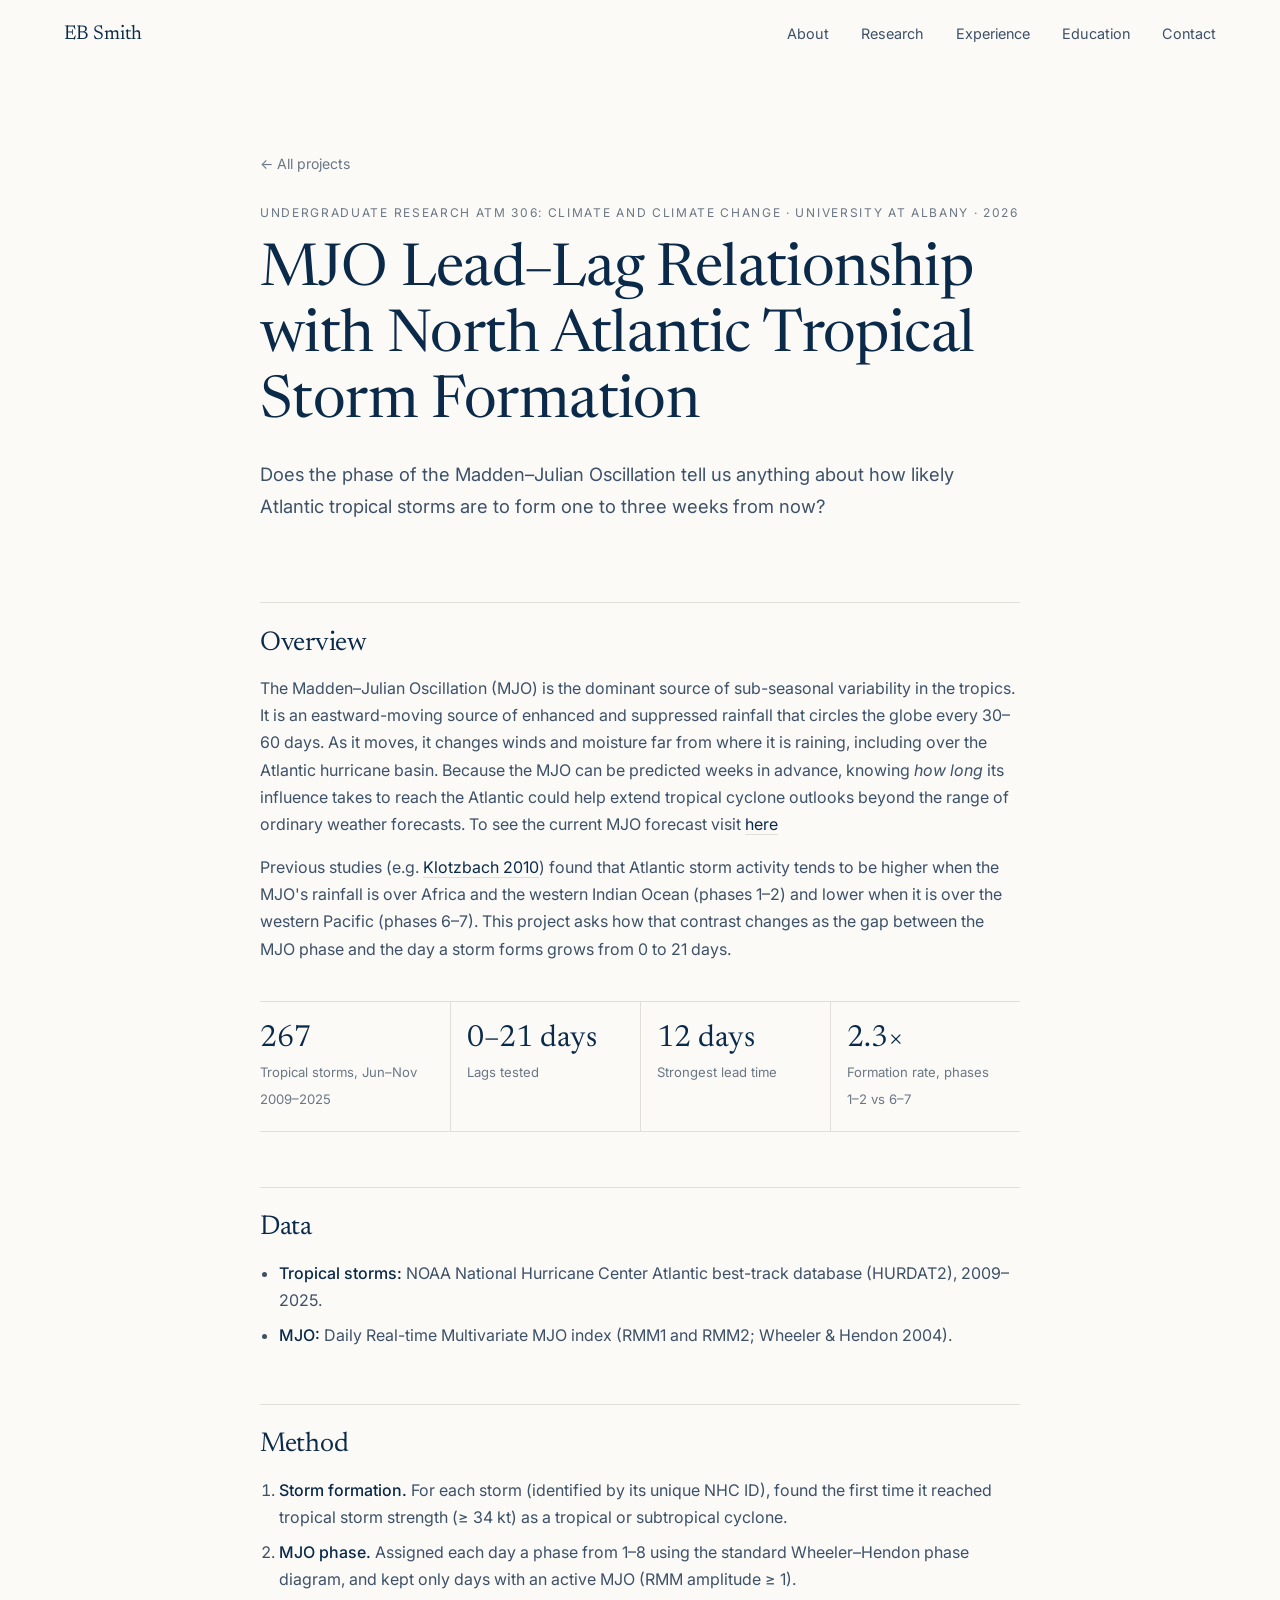
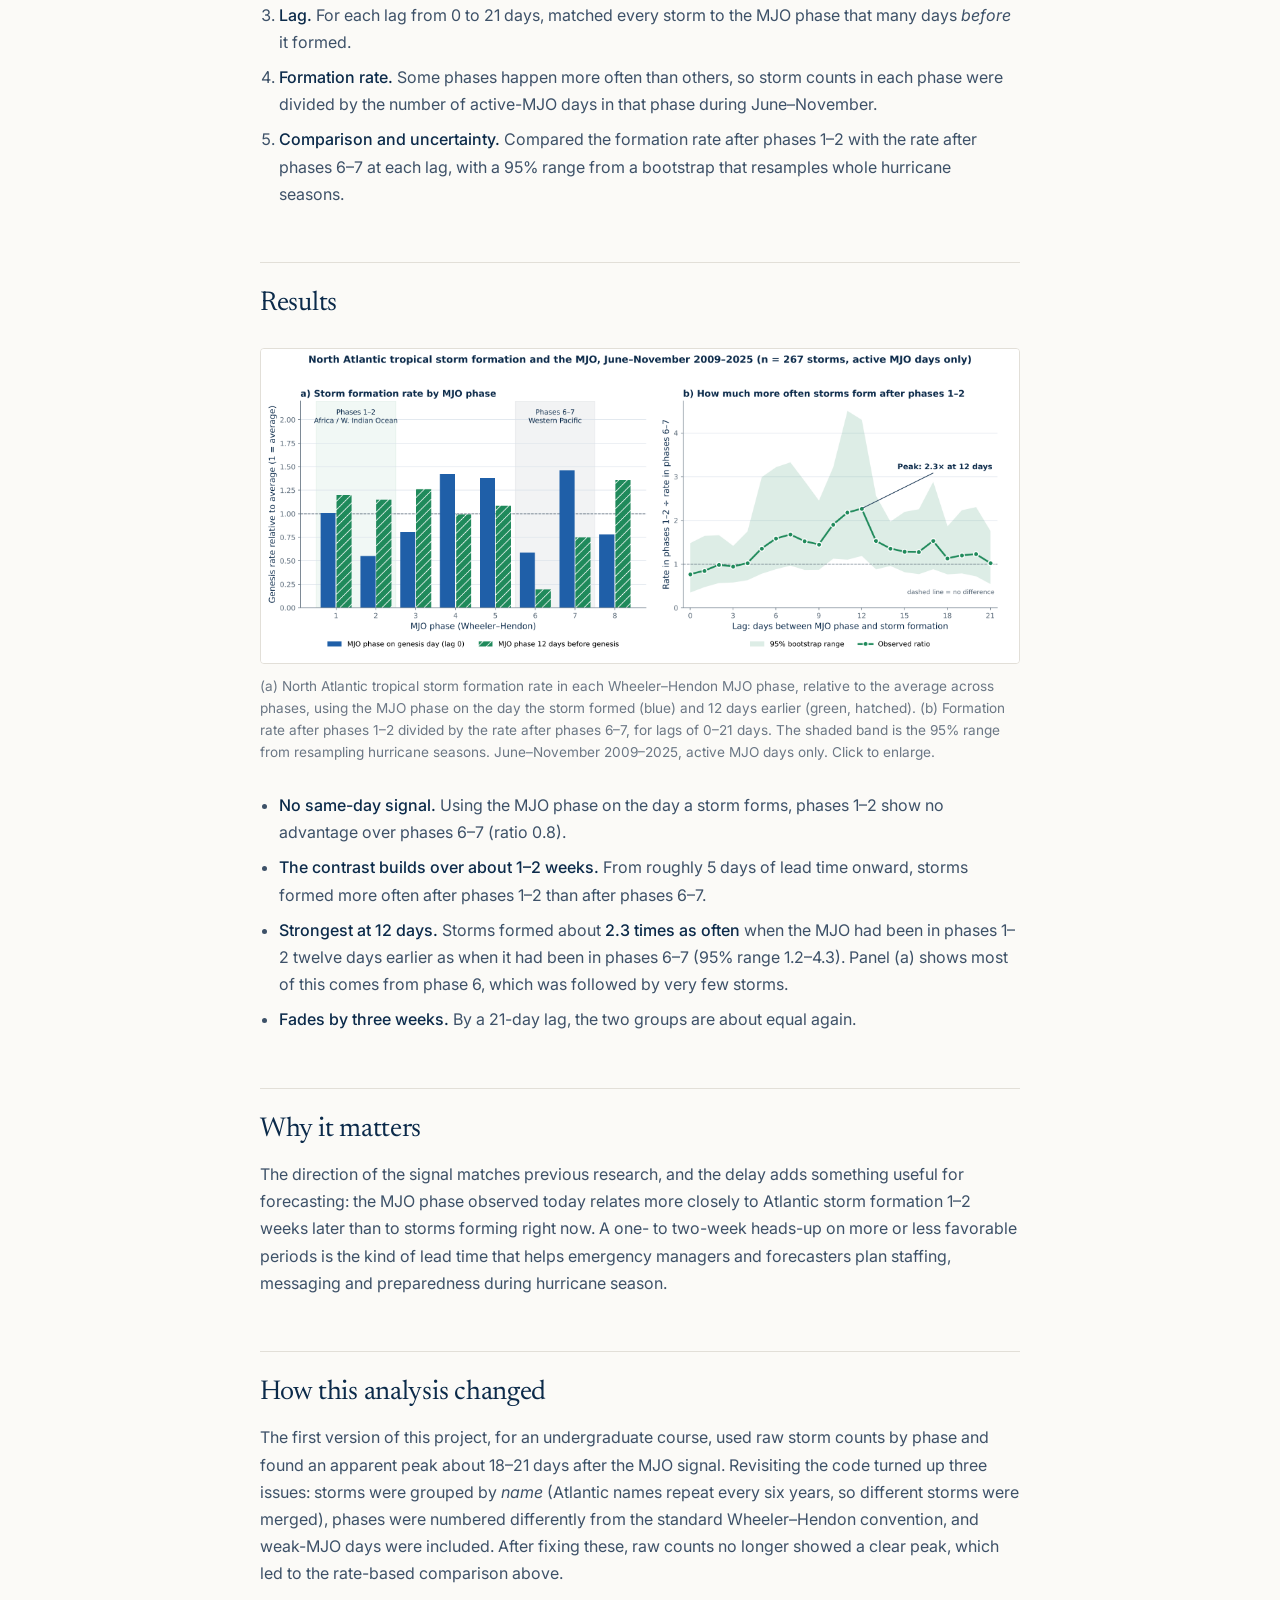
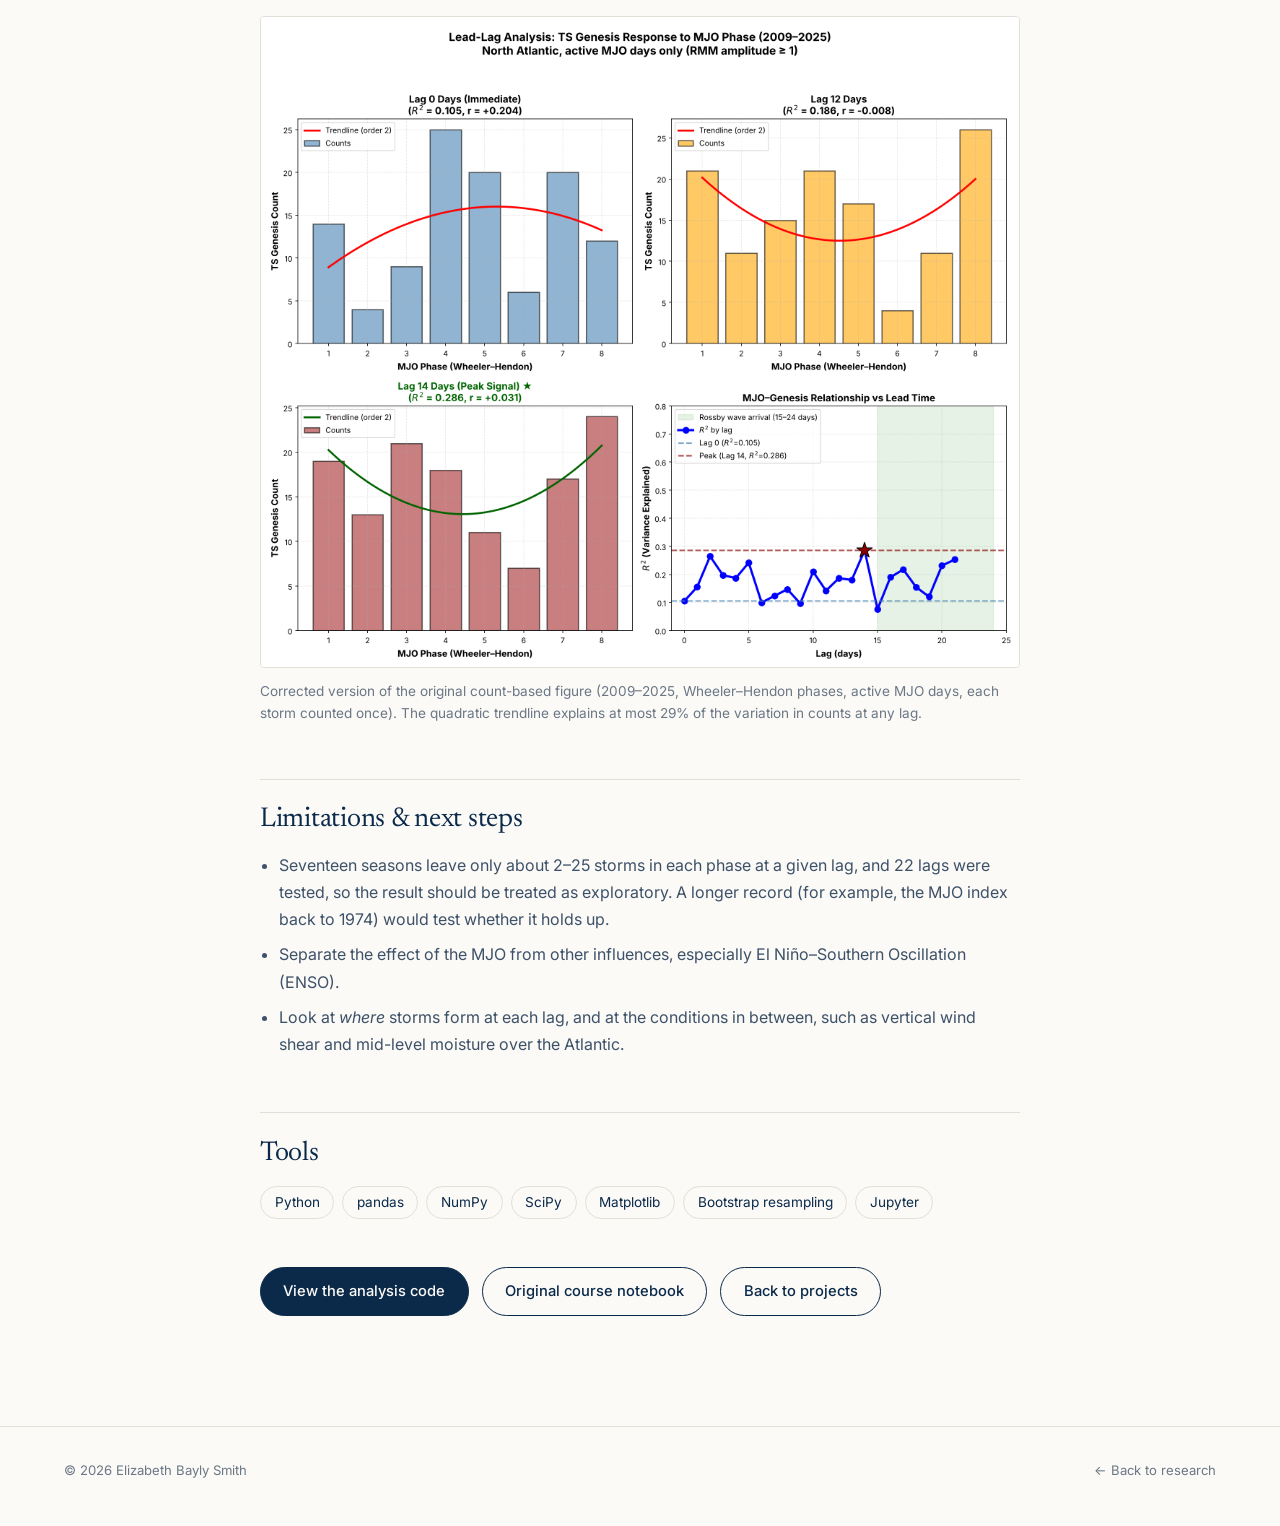
==== commit bba99239: "Minimal redesign with rolling image strip; fix project stats row - New layout: warm paper background" ====
--- a/mjo-lead-lag.html
+++ b/mjo-lead-lag.html
@@ -5,19 +5,24 @@
   <meta name="viewport" content="width=device-width, initial-scale=1">
   <title>MJO Lead&ndash;Lag &amp; Atlantic Tropical Storm Formation | EB Smith</title>
   <meta name="description" content="Undergraduate research on how the Madden-Julian Oscillation phase relates to North Atlantic tropical storm formation one to three weeks later, 2009-2025.">
+  <meta name="theme-color" content="#fbfaf7">
+  <link rel="preconnect" href="https://fonts.googleapis.com">
+  <link rel="preconnect" href="https://fonts.gstatic.com" crossorigin>
+  <link href="https://fonts.googleapis.com/css2?family=Inter:wght@400;500&family=Newsreader:ital,opsz,wght@0,6..72,400;1,6..72,400&display=swap" rel="stylesheet">
   <link rel="stylesheet" href="style.css">
+  <script>document.documentElement.classList.add('js')</script>
 </head>
 <body>
 
   <header class="site-header">
-    <div class="container header-inner">
-      <a class="brand" href="index.html">EB</a>
-      <nav class="site-nav" aria-label="Main navigation">
+    <div class="header-inner">
+      <a class="brand" href="index.html">EB Smith</a>
+      <button class="menu-btn" aria-expanded="false" aria-controls="site-nav">Menu</button>
+      <nav class="site-nav" id="site-nav" aria-label="Main navigation">
         <a href="index.html#about">About</a>
+        <a href="index.html#research">Research</a>
+        <a href="index.html#experience">Experience</a>
         <a href="index.html#education">Education</a>
-        <a href="index.html#experience">Experience</a>
-        <a href="index.html#projects">Projects</a>
-        <a href="index.html#gallery">Gallery</a>
         <a href="index.html#contact">Contact</a>
       </nav>
     </div>
@@ -26,9 +31,9 @@
   <main>
 
     <section class="project-hero">
-      <div class="container">
-        <a class="back-link" href="index.html#projects">&larr; All projects</a>
-        <p class="eyebrow" style="margin-top:1.2rem">Undergraduate Research ATM 306: Climate and Climate Change &middot; University at Albany &middot; 2026</p>
+      <div class="narrow">
+        <a class="back-link" href="index.html#research">&larr; All projects</a>
+        <p class="eyebrow">Undergraduate Research ATM 306: Climate and Climate Change &middot; University at Albany &middot; 2026</p>
         <h1>MJO Lead&ndash;Lag Relationship with North Atlantic Tropical Storm Formation</h1>
         <p class="lead">
           Does the phase of the Madden&ndash;Julian Oscillation tell us anything
@@ -37,8 +42,8 @@
       </div>
     </section>
 
-    <section class="section">
-      <div class="container narrow project-body">
+    <section>
+      <div class="narrow project-body">
 
         <h2>Overview</h2>
         <p>
@@ -62,7 +67,7 @@
         </p>
 
         <div class="fact-row">
-          <div class="fact"><strong>267</strong><span>Tropical storms, Jun<strong>280</strong><span>Tropical storms, 2009&ndash;2025</span>ndash;Nov 2009<strong>280</strong><span>Tropical storms, 2009&ndash;2025</span>ndash;2025</span></div>
+          <div class="fact"><strong>267</strong><span>Tropical storms, Jun&ndash;Nov 2009&ndash;2025</span></div>
           <div class="fact"><strong>0&ndash;21 days</strong><span>Lags tested</span></div>
           <div class="fact"><strong>12 days</strong><span>Strongest lead time</span></div>
           <div class="fact"><strong>2.3&times;</strong><span>Formation rate, phases 1&ndash;2 vs 6&ndash;7</span></div>
@@ -150,7 +155,7 @@
         <div class="project-actions">
           <a class="btn btn-primary" href="https://github.com/ebsmith1106/grad_student_webpage/blob/main/mjo_genesis_rate_2009_2025.py" target="_blank" rel="noopener">View the analysis code</a>
           <a class="btn btn-ghost" href="https://github.com/ebsmith1106/grad_student_webpage/blob/main/graphs_for_MJO_1.ipynb" target="_blank" rel="noopener">Original course notebook</a>
-          <a class="btn btn-ghost" href="index.html#projects">Back to projects</a>
+          <a class="btn btn-ghost" href="index.html#research">Back to projects</a>
         </div>
 
       </div>
@@ -159,10 +164,13 @@
   </main>
 
   <footer class="site-footer">
-    <div class="container">
-      <p>&copy; 2026 Elizabeth Bayly Smith. Built with HTML and CSS.</p>
+    <div class="footer-inner">
+      <p>&copy; 2026 Elizabeth Bayly Smith</p>
+      <a href="index.html#research">&larr; Back to research</a>
     </div>
   </footer>
 
+  <script src="main.js"></script>
+
 </body>
 </html>
--- a/style.css
+++ b/style.css
@@ -1,376 +1,447 @@
 /* ==========================================================
-   Palette: deep blue + green
+   EB Smith — minimal research portfolio
+   Palette: warm paper, deep navy ink, one green accent
    ========================================================== */
 :root {
-  --navy: #0b2a4a;
-  --blue: #1f5fa8;
-  --blue-light: #e8f1fa;
-  --green: #1f8a5b;
-  --green-dark: #166a46;
-  --green-light: #e6f4ed;
-  --ink: #1c2733;
-  --muted: #5b6b7a;
-  --line: #d9e2ea;
-  --bg: #ffffff;
-  --bg-alt: #f5f9fc;
-  --radius: 10px;
-  --shadow: 0 2px 10px rgba(11, 42, 74, 0.08);
+  --paper: #fbfaf7;
+  --paper-2: #f3f1ec;
+  --ink: #0b2a4a;
+  --ink-soft: #3d5168;
+  --muted: #6b7785;
+  --line: #e2dfd8;
+  --accent: #1f8a5b;
+  --accent-dark: #166a46;
+
+  --serif: "Newsreader", Georgia, "Times New Roman", serif;
+  --sans: "Inter", system-ui, -apple-system, "Segoe UI", Roboto, sans-serif;
+
+  --wrap: min(1180px, 90vw);
+  --ease: cubic-bezier(.2, .7, .2, 1);
 }
 
 /* ---------- Base ---------- */
 *, *::before, *::after { box-sizing: border-box; }
-
-html { scroll-behavior: smooth; scroll-padding-top: 70px; }
-
+html { scroll-behavior: smooth; scroll-padding-top: 80px; }
 body {
   margin: 0;
-  font-family: "Segoe UI", system-ui, -apple-system, Roboto, Helvetica, Arial, sans-serif;
-  font-size: 1.05rem;
+  font-family: var(--sans);
+  font-size: 1rem;
   line-height: 1.7;
-  color: var(--ink);
-  background: var(--bg);
-}
+  color: var(--ink-soft);
+  background: var(--paper);
+  -webkit-font-smoothing: antialiased;
+}
+img { max-width: 100%; height: auto; display: block; }
+a { color: var(--ink); text-decoration: none; }
+a:hover { color: var(--accent); }
+::selection { background: var(--accent); color: #fff; }
 
 h1, h2, h3 {
-  font-family: Georgia, "Times New Roman", serif;
-  color: var(--navy);
-  line-height: 1.25;
-  margin: 0 0 0.6rem;
-}
-
-h2 {
-  font-size: 1.9rem;
-  margin-bottom: 1.4rem;
-  padding-bottom: 0.5rem;
-  border-bottom: 3px solid var(--green);
-  display: inline-block;
-}
-
-h3 { font-size: 1.2rem; }
-
-a { color: var(--blue); text-decoration: none; }
-a:hover { color: var(--green-dark); text-decoration: underline; }
-
-img { max-width: 100%; display: block; }
-
-.container { width: min(1100px, 92%); margin: 0 auto; }
-.narrow { width: min(800px, 92%); }
-
-/* ---------- Header / Nav ---------- */
+  font-family: var(--serif);
+  font-weight: 400;
+  color: var(--ink);
+  line-height: 1.12;
+  letter-spacing: -0.01em;
+  margin: 0 0 0.6em;
+}
+h3 { font-size: 1.35rem; line-height: 1.3; }
+p { margin: 0 0 1em; }
+em { font-style: italic; }
+code { font-size: 0.9em; }
+
+.wrap { width: var(--wrap); margin: 0 auto; }
+.narrow { width: min(760px, 90vw); margin: 0 auto; }
+
+/* small uppercase label */
+.label {
+  font-size: 0.75rem;
+  letter-spacing: 0.14em;
+  text-transform: uppercase;
+  color: var(--muted);
+  margin: 0;
+}
+
+/* ---------- Header ---------- */
 .site-header {
-  position: sticky;
-  top: 0;
-  z-index: 100;
-  background: var(--navy);
-  border-bottom: 3px solid var(--green);
-}
-
+  position: fixed;
+  inset: 0 0 auto 0;
+  z-index: 50;
+  background: rgba(251, 250, 247, 0.86);
+  backdrop-filter: blur(10px);
+  -webkit-backdrop-filter: blur(10px);
+  border-bottom: 1px solid transparent;
+  transition: transform .4s var(--ease), border-color .3s;
+}
+.site-header.scrolled { border-bottom-color: var(--line); }
+.site-header.hide { transform: translateY(-100%); }
 .header-inner {
+  width: var(--wrap);
+  margin: 0 auto;
   display: flex;
   align-items: center;
   justify-content: space-between;
-  padding: 0.8rem 0;
-}
-
+  height: 68px;
+}
 .brand {
-  font-family: Georgia, serif;
-  font-size: 1.4rem;
-  font-weight: bold;
-  color: #fff;
-  letter-spacing: 0.05em;
-}
-.brand:hover { color: #9fe0bf; text-decoration: none; }
-
-.site-nav { display: flex; flex-wrap: wrap; gap: 1.4rem; }
+  font-family: var(--serif);
+  font-size: 1.25rem;
+  color: var(--ink);
+}
+.brand:hover { color: var(--ink); }
+.site-nav { display: flex; gap: 2rem; }
 .site-nav a {
-  color: #d6e4f2;
-  font-size: 0.95rem;
-  font-weight: 500;
-  padding: 0.2rem 0;
-  border-bottom: 2px solid transparent;
-}
-.site-nav a:hover {
-  color: #fff;
-  border-bottom-color: var(--green);
-  text-decoration: none;
+  font-size: 0.9rem;
+  color: var(--ink-soft);
+  position: relative;
+}
+.site-nav a::after {
+  content: "";
+  position: absolute;
+  left: 0; right: 0; bottom: -4px;
+  height: 1px;
+  background: var(--accent);
+  transform: scaleX(0);
+  transform-origin: left;
+  transition: transform .35s var(--ease);
+}
+.site-nav a:hover { color: var(--ink); }
+.site-nav a:hover::after, .site-nav a.active::after { transform: scaleX(1); }
+
+.menu-btn {
+  display: none;
+  background: none;
+  border: 1px solid var(--line);
+  border-radius: 999px;
+  padding: 0.35rem 0.95rem;
+  font: inherit;
+  font-size: 0.85rem;
+  color: var(--ink);
+  cursor: pointer;
 }
 
 /* ---------- Hero ---------- */
 .hero {
-  background: linear-gradient(135deg, var(--navy) 0%, var(--blue) 65%, var(--green) 130%);
-  color: #fff;
-  padding: 4.5rem 0;
-}
-
-.hero-inner {
-  display: grid;
-  grid-template-columns: 1.4fr 1fr;
+  padding: 150px 0 70px;
+}
+.hero-grid {
+  display: grid;
+  grid-template-columns: 1.55fr 1fr;
+  gap: 4rem;
+  align-items: end;
+}
+.hero h1 {
+  font-size: clamp(2.6rem, 6vw, 5.2rem);
+  margin: 1.2rem 0 1.6rem;
+}
+.hero h1 em { color: var(--accent); }
+.hero-intro {
+  font-size: 1.12rem;
+  max-width: 34em;
+  color: var(--ink-soft);
+}
+.hero-portrait {
+  margin: 0;
+  aspect-ratio: 4 / 5;
+  overflow: hidden;
+  border-radius: 4px;
+  background: var(--paper-2);
+}
+.hero-portrait img { width: 100%; height: 100%; object-fit: cover; object-position: center 20%; }
+.hero-meta {
+  display: grid;
+  grid-template-columns: repeat(3, 1fr);
+  gap: 2rem;
+  margin-top: 4rem;
+  padding-top: 1.4rem;
+  border-top: 1px solid var(--line);
+}
+.hero-meta p { margin: 0.35rem 0 0; color: var(--ink); font-size: 0.98rem; }
+
+/* ---------- Rolling image strip ---------- */
+.marquee {
+  overflow: hidden;
+  padding: 1rem 0 0.5rem;
+  -webkit-mask-image: linear-gradient(90deg, transparent, #000 6%, #000 94%, transparent);
+          mask-image: linear-gradient(90deg, transparent, #000 6%, #000 94%, transparent);
+}
+.marquee-track {
+  display: flex;
+  gap: 1.5rem;
+  width: max-content;
+  animation: roll var(--roll-duration, 60s) linear infinite;
+}
+.marquee:hover .marquee-track,
+.marquee:focus-within .marquee-track { animation-play-state: paused; }
+@keyframes roll { to { transform: translateX(calc(-50% - 0.75rem)); } }
+
+.roll-item { margin: 0; flex: none; }
+.roll-item img {
+  height: clamp(240px, 32vw, 380px);
+  width: auto;
+  border-radius: 4px;
+  background: var(--paper-2);
+  transition: filter .5s var(--ease);
+}
+.marquee:hover .roll-item img { filter: saturate(.6); }
+.marquee:hover .roll-item:hover img { filter: none; }
+.roll-item figcaption {
+  font-size: 0.8rem;
+  color: var(--muted);
+  margin-top: 0.6rem;
+  max-width: 30ch;
+}
+.roll-item figcaption a { color: var(--ink); border-bottom: 1px solid var(--line); }
+.marquee-note { text-align: right; font-size: 0.75rem; color: var(--muted); margin: 0.4rem 0 0; }
+
+/* ---------- Numbered sections ---------- */
+.section { padding: 110px 0; border-top: 1px solid var(--line); }
+.section-grid {
+  display: grid;
+  grid-template-columns: 220px 1fr;
+  gap: 3rem;
+}
+.section-head { position: sticky; top: 100px; align-self: start; }
+.section-num {
+  font-family: var(--serif);
+  font-size: 0.95rem;
+  color: var(--accent);
+  margin: 0 0 0.3rem;
+}
+.section-head h2 { font-size: 1.05rem; font-family: var(--sans); font-weight: 500; letter-spacing: 0.02em; }
+
+.lede {
+  font-family: var(--serif);
+  font-size: clamp(1.45rem, 2.4vw, 2rem);
+  line-height: 1.35;
+  color: var(--ink);
+  margin-bottom: 1.4em;
+}
+.body-cols { columns: 2 320px; column-gap: 3rem; }
+.body-cols p { break-inside: avoid; }
+
+.interest-list {
+  list-style: none;
+  padding: 0;
+  margin: 2.4rem 0 0;
+  display: grid;
+  grid-template-columns: repeat(2, 1fr);
+  border-top: 1px solid var(--line);
+}
+.interest-list li {
+  padding: 1rem 0;
+  border-bottom: 1px solid var(--line);
+  color: var(--ink);
+  display: flex;
+  gap: 1rem;
+}
+.interest-list li span { color: var(--muted); font-family: var(--serif); }
+
+/* ---------- Research / featured project ---------- */
+.feature {
+  display: grid;
+  grid-template-columns: 1.15fr 1fr;
   gap: 3rem;
   align-items: center;
-}
-
-.eyebrow {
-  text-transform: uppercase;
-  letter-spacing: 0.12em;
+  color: inherit;
+}
+.feature:hover { color: inherit; }
+.feature-img {
+  overflow: hidden;
+  border-radius: 4px;
+  background: #fff;
+  border: 1px solid var(--line);
+}
+.feature-img img { width: 100%; transition: transform .8s var(--ease); }
+.feature:hover .feature-img img { transform: scale(1.03); }
+.feature h3 { font-size: clamp(1.5rem, 2.4vw, 2rem); margin: 0.8rem 0 1rem; }
+.feature p { color: var(--ink-soft); }
+.more-link {
+  display: inline-flex;
+  gap: 0.5rem;
+  align-items: center;
+  color: var(--ink);
+  font-weight: 500;
+  border-bottom: 1px solid var(--ink);
+  padding-bottom: 2px;
+  transition: gap .3s var(--ease), color .2s, border-color .2s;
+}
+.feature:hover .more-link, .more-link:hover { gap: 0.9rem; color: var(--accent); border-color: var(--accent); }
+.meta-line { font-size: 0.85rem; color: var(--muted); margin-top: 1.2rem; }
+.in-progress {
+  margin-top: 3.5rem;
+  padding-top: 1.2rem;
+  border-top: 1px solid var(--line);
+  color: var(--muted);
+  font-size: 0.95rem;
+}
+
+/* ---------- Experience / education rows ---------- */
+.rows { border-top: 1px solid var(--line); }
+.row {
+  display: grid;
+  grid-template-columns: 1fr auto;
+  gap: 0.2rem 2rem;
+  padding: 1.6rem 0;
+  border-bottom: 1px solid var(--line);
+}
+.row h3 { margin: 0; font-size: 1.3rem; }
+.row .when { font-size: 0.85rem; color: var(--muted); white-space: nowrap; padding-top: 0.3rem; }
+.row .role { grid-column: 1 / -1; margin: 0; color: var(--accent-dark); font-size: 0.95rem; }
+.row ul {
+  grid-column: 1 / -1;
+  margin: 0.8rem 0 0;
+  padding-left: 1.1rem;
+  font-size: 0.95rem;
+  color: var(--ink-soft);
+}
+.row li { margin-bottom: 0.25rem; }
+.row li::marker { color: var(--muted); }
+.skills-line { margin-top: 2rem; font-size: 0.95rem; }
+.skills-line strong { color: var(--ink); font-weight: 500; }
+
+/* ---------- Contact ---------- */
+.contact-big {
+  font-family: var(--serif);
+  font-size: clamp(1.6rem, 3.4vw, 2.6rem);
+  line-height: 1.25;
+  color: var(--ink);
+  margin-bottom: 2.4rem;
+}
+.contact-big a { border-bottom: 1px solid var(--line); transition: border-color .3s; }
+.contact-big a:hover { border-color: var(--accent); }
+.contact-list { list-style: none; padding: 0; margin: 0; border-top: 1px solid var(--line); }
+.contact-list li {
+  display: grid;
+  grid-template-columns: 160px 1fr;
+  gap: 1rem;
+  padding: 0.95rem 0;
+  border-bottom: 1px solid var(--line);
+  font-size: 0.95rem;
+}
+.contact-list span { color: var(--muted); }
+.contact-list a { overflow-wrap: anywhere; }
+
+/* ---------- Footer ---------- */
+.site-footer {
+  border-top: 1px solid var(--line);
+  padding: 2rem 0;
+  font-size: 0.82rem;
+  color: var(--muted);
+}
+.footer-inner { width: var(--wrap); margin: 0 auto; display: flex; justify-content: space-between; gap: 1rem; flex-wrap: wrap; }
+.footer-inner a { color: var(--muted); }
+.footer-inner a:hover { color: var(--ink); }
+
+/* ---------- Scroll reveal ---------- */
+.js .reveal { opacity: 0; transform: translateY(24px); transition: opacity 1s var(--ease), transform 1s var(--ease); }
+.js .reveal.in { opacity: 1; transform: none; }
+.js .reveal.d1 { transition-delay: .1s; }
+.js .reveal.d2 { transition-delay: .2s; }
+
+/* ==========================================================
+   Project detail page
+   ========================================================== */
+.project-hero { padding: 150px 0 50px; }
+.project-hero h1 { font-size: clamp(2.2rem, 4.6vw, 3.8rem); max-width: 18em; margin: 1rem 0 1.4rem; }
+.project-hero .lead { font-size: 1.15rem; max-width: 40em; color: var(--ink-soft); margin: 0; }
+.back-link { font-size: 0.88rem; color: var(--muted); }
+.back-link:hover { color: var(--accent); }
+.eyebrow { font-size: 0.75rem; letter-spacing: 0.14em; text-transform: uppercase; color: var(--muted); margin: 1.6rem 0 0; }
+
+.project-body { padding: 30px 0 110px; }
+.project-body h2 {
+  font-size: 1.7rem;
+  margin: 3.4rem 0 1rem;
+  padding-top: 1.6rem;
+  border-top: 1px solid var(--line);
+}
+.project-body h2:first-child { margin-top: 0; }
+.project-body ol, .project-body ul { padding-left: 1.2rem; }
+.project-body li { margin-bottom: 0.5rem; }
+.project-body strong { color: var(--ink); font-weight: 500; }
+.project-body a:not(.btn) { border-bottom: 1px solid var(--line); }
+.project-body a:not(.btn):hover { border-color: var(--accent); }
+
+.fact-row {
+  display: grid;
+  grid-template-columns: repeat(4, 1fr);
+  margin: 2.4rem 0 0.5rem;
+  border-top: 1px solid var(--line);
+  border-bottom: 1px solid var(--line);
+}
+.fact { padding: 1.2rem 1rem 1.2rem 0; }
+.fact + .fact { padding-left: 1rem; border-left: 1px solid var(--line); }
+.fact strong { display: block; font-family: var(--serif); font-weight: 400; font-size: 1.9rem; color: var(--ink); line-height: 1.2; }
+.fact span { font-size: 0.82rem; color: var(--muted); }
+
+.figure-full { margin: 1.8rem 0; }
+.figure-full a { display: block; border: 1px solid var(--line); border-radius: 4px; overflow: hidden; background: #fff; border-bottom: 1px solid var(--line) !important; }
+.figure-full figcaption { font-size: 0.85rem; color: var(--muted); margin-top: 0.8rem; line-height: 1.6; }
+
+.tags { list-style: none; padding: 0 !important; margin: 0; display: flex; flex-wrap: wrap; gap: 0.5rem; }
+.tags li {
+  border: 1px solid var(--line);
+  border-radius: 999px;
+  padding: 0.25rem 0.85rem;
   font-size: 0.85rem;
-  color: #a8e6c6;
-  margin: 0 0 0.6rem;
-}
-
-.hero h1 { color: #fff; font-size: 3.6rem; margin-bottom: 1rem; }
-.lead { font-size: 1.2rem; color: #e3eef8; max-width: 34em; }
-
-.hero-actions { display: flex; gap: 1rem; margin-top: 1.8rem; flex-wrap: wrap; }
-
-.portrait { margin: 0; justify-self: center; }
-.portrait img {
-  width: 280px;
-  height: 280px;
-  object-fit: cover;
-  border-radius: 50%;
-  border: 5px solid rgba(255, 255, 255, 0.85);
-  box-shadow: 0 8px 28px rgba(0, 0, 0, 0.3);
-  background: var(--blue-light);
-}
-
-/* ---------- Buttons ---------- */
+  color: var(--ink);
+  margin: 0;
+}
+
+.project-actions { display: flex; gap: 0.8rem; flex-wrap: wrap; margin-top: 3rem; }
 .btn {
   display: inline-block;
-  padding: 0.7rem 1.5rem;
-  border-radius: 6px;
-  font-weight: 600;
-  font-size: 0.98rem;
-  transition: background 0.2s, color 0.2s, border-color 0.2s;
-}
-.btn:hover { text-decoration: none; }
-
-.btn-primary { background: var(--green); color: #fff; border: 2px solid var(--green); }
-.btn-primary:hover { background: var(--green-dark); border-color: var(--green-dark); color: #fff; }
-
-.btn-outline { background: transparent; color: #fff; border: 2px solid rgba(255, 255, 255, 0.8); }
-.btn-outline:hover { background: #fff; color: var(--navy); }
-
-/* ---------- Sections ---------- */
-.section { padding: 4rem 0; }
-.section-alt { background: var(--bg-alt); }
-.section-intro { color: var(--muted); margin-top: -0.4rem; margin-bottom: 2rem; }
-
-.interests {
-  margin-top: 1.5rem;
-  padding: 1rem 1.2rem;
-  background: var(--green-light);
-  border-left: 4px solid var(--green);
-  border-radius: 0 var(--radius) var(--radius) 0;
-}
-
-/* ---------- Entries (education / experience) ---------- */
-.entry {
-  padding: 1.2rem 0 1.2rem 1.4rem;
-  border-left: 3px solid var(--blue);
-  margin-bottom: 0.4rem;
-  position: relative;
-}
-.entry::before {
-  content: "";
-  position: absolute;
-  left: -8px;
-  top: 1.6rem;
-  width: 13px;
-  height: 13px;
-  background: var(--green);
-  border-radius: 50%;
-  border: 2px solid var(--bg);
-}
-.section-alt .entry::before { border-color: var(--bg-alt); }
-
-.entry-head {
-  display: flex;
-  justify-content: space-between;
-  align-items: baseline;
-  flex-wrap: wrap;
-  gap: 0.4rem;
-}
-.entry-head h3 { margin: 0; }
-.entry-date { font-size: 0.9rem; color: var(--green-dark); font-weight: 600; }
-.entry-sub { margin: 0.1rem 0 0.4rem; color: var(--muted); font-style: italic; }
-.entry p:last-child { margin-bottom: 0; }
-
-/* ---------- Skills tags ---------- */
-.skills-title { margin-top: 2.2rem; }
-.tags { list-style: none; padding: 0; margin: 0; display: flex; flex-wrap: wrap; gap: 0.6rem; }
-.tags li {
-  background: var(--blue-light);
-  color: var(--navy);
-  border: 1px solid #c3d8ee;
-  padding: 0.3rem 0.9rem;
+  padding: 0.7rem 1.4rem;
   border-radius: 999px;
   font-size: 0.92rem;
-  font-weight: 600;
-}
-
-/* ---------- Project cards ---------- */
-.card-grid {
-  display: grid;
-  grid-template-columns: repeat(auto-fit, minmax(270px, 1fr));
-  gap: 1.5rem;
-}
-
-.card {
-  background: #fff;
-  border: 1px solid var(--line);
-  border-top: 4px solid var(--green);
-  border-radius: var(--radius);
-  padding: 1.5rem;
-  box-shadow: var(--shadow);
-  transition: transform 0.2s, box-shadow 0.2s;
-}
-.card:hover { transform: translateY(-3px); box-shadow: 0 8px 20px rgba(11, 42, 74, 0.12); }
-.card:nth-child(even) { border-top-color: var(--blue); }
-
-.card-tag {
-  margin: 0 0 0.4rem;
-  font-size: 0.78rem;
-  text-transform: uppercase;
-  letter-spacing: 0.1em;
-  color: var(--green-dark);
-  font-weight: 700;
-}
-.card-meta { margin: 1rem 0 0; font-size: 0.88rem; color: var(--muted); }
-
-.card-project { display: flex; flex-direction: column; }
-.card-thumb {
-  display: block;
-  margin: -1.5rem -1.5rem 1.2rem;
-  border-bottom: 1px solid var(--line);
-  overflow: hidden;
-  background: #fff;
-}
-.card-thumb img {
-  width: 100%;
-  height: 190px;
-  object-fit: cover;
-  object-position: center;
-  transition: transform 0.3s;
-}
-.card-thumb:hover img { transform: scale(1.03); }
-.card h3 a { color: var(--navy); }
-.card h3 a:hover { color: var(--green-dark); }
-.card-link { margin-top: auto; padding-top: 0.8rem; font-weight: 600; }
-
-/* ---------- Project detail page ---------- */
-.project-hero {
-  background: linear-gradient(135deg, var(--navy) 0%, var(--blue) 75%, var(--green) 140%);
-  color: #fff;
-  padding: 3.5rem 0 3rem;
-}
-.project-hero h1 { color: #fff; font-size: 2.4rem; max-width: 22em; }
-.project-hero .lead { margin-bottom: 0; }
-.back-link { color: #a8e6c6; font-weight: 600; font-size: 0.95rem; }
-.back-link:hover { color: #fff; }
-
-.project-body h2 { margin-top: 2.6rem; font-size: 1.6rem; }
-.project-body h2:first-child { margin-top: 0; }
-
-.fact-row {
-  display: grid;
-  grid-template-columns: repeat(auto-fit, minmax(160px, 1fr));
-  gap: 1rem;
-  margin: 2rem 0 0.5rem;
-}
-.fact {
-  background: var(--bg-alt);
-  border: 1px solid var(--line);
-  border-left: 4px solid var(--green);
-  border-radius: var(--radius);
-  padding: 0.9rem 1.1rem;
-}
-.fact:nth-child(even) { border-left-color: var(--blue); }
-.fact strong { display: block; font-size: 1.5rem; color: var(--navy); font-family: Georgia, serif; }
-.fact span { font-size: 0.88rem; color: var(--muted); }
-
-.figure-full {
-  margin: 1.5rem 0;
-  background: #fff;
-  border: 1px solid var(--line);
-  border-radius: var(--radius);
-  box-shadow: var(--shadow);
-  overflow: hidden;
-}
-.figure-full a { display: block; }
-.figure-full figcaption {
-  padding: 0.9rem 1.2rem;
-  font-size: 0.9rem;
-  color: var(--muted);
-  border-top: 1px solid var(--line);
-  background: var(--bg-alt);
-}
-
-.project-body ol li, .project-body ul li { margin-bottom: 0.4rem; }
-
-.project-actions { display: flex; gap: 1rem; flex-wrap: wrap; margin-top: 2.5rem; }
-.btn-ghost { background: transparent; color: var(--blue); border: 2px solid var(--blue); }
-.btn-ghost:hover { background: var(--blue); color: #fff; }
-
-/* ---------- Gallery ---------- */
-.gallery {
-  display: grid;
-  grid-template-columns: repeat(auto-fit, minmax(260px, 1fr));
-  gap: 1.5rem;
-}
-.gallery figure {
-  margin: 0;
-  background: #fff;
-  border: 1px solid var(--line);
-  border-radius: var(--radius);
-  overflow: hidden;
-  box-shadow: var(--shadow);
-}
-.gallery img {
-  width: 100%;
-  height: 220px;
-  object-fit: cover;
-  background: var(--blue-light);
-}
-.gallery figcaption {
-  padding: 0.7rem 1rem;
-  font-size: 0.9rem;
-  color: var(--muted);
-}
-
-/* ---------- Contact ---------- */
-.contact-list { list-style: none; padding: 0; margin: 0; }
-.contact-list li {
-  display: flex;
-  gap: 1.2rem;
-  padding: 0.8rem 0;
-  border-bottom: 1px solid var(--line);
-}
-.contact-list span {
-  min-width: 90px;
-  font-weight: 700;
-  color: var(--green-dark);
-}
-
-/* ---------- Footer ---------- */
-.site-footer {
-  background: var(--navy);
-  color: #b9cadb;
-  text-align: center;
-  padding: 1.6rem 0;
-  font-size: 0.9rem;
-  border-top: 3px solid var(--green);
-}
-.site-footer p { margin: 0; }
+  font-weight: 500;
+  border: 1px solid var(--ink);
+  transition: background .25s, color .25s, border-color .25s;
+}
+.btn-primary { background: var(--ink); color: var(--paper); }
+.btn-primary:hover { background: var(--accent); border-color: var(--accent); color: #fff; }
+.btn-ghost { background: transparent; color: var(--ink); }
+.btn-ghost:hover { border-color: var(--accent); color: var(--accent); }
 
 /* ---------- Responsive ---------- */
-@media (max-width: 760px) {
-  .header-inner { flex-direction: column; gap: 0.5rem; }
-  .site-nav { justify-content: center; gap: 1rem; }
-  .hero { padding: 3rem 0; }
-  .hero-inner { grid-template-columns: 1fr; text-align: center; }
-  .hero-actions { justify-content: center; }
-  .lead { margin-left: auto; margin-right: auto; }
-  .portrait { order: -1; }
-  .portrait img { width: 200px; height: 200px; }
-  .hero h1 { font-size: 2.8rem; }
-}
+@media (max-width: 900px) {
+  .hero-grid, .feature { grid-template-columns: 1fr; gap: 2.5rem; }
+  .hero-portrait { max-width: 360px; }
+  .section-grid { grid-template-columns: 1fr; gap: 1.2rem; }
+  .section-head { position: static; display: flex; gap: 0.8rem; align-items: baseline; }
+  .section { padding: 80px 0; }
+  .fact-row { grid-template-columns: repeat(2, 1fr); }
+  .fact:nth-child(3) { padding-left: 0; border-left: 0; }
+  .fact:nth-child(n+3) { border-top: 1px solid var(--line); }
+}
+@media (max-width: 720px) {
+  .menu-btn { display: block; }
+  .site-nav {
+    position: absolute;
+    top: 68px; left: 0; right: 0;
+    flex-direction: column;
+    gap: 0;
+    background: var(--paper);
+    border-bottom: 1px solid var(--line);
+    padding: 0.5rem 5vw 1rem;
+    display: none;
+  }
+  .site-nav.open { display: flex; }
+  .site-nav a { padding: 0.7rem 0; font-size: 1.05rem; border-bottom: 1px solid var(--line); }
+  .site-nav a::after { display: none; }
+  .hero { padding-top: 120px; }
+  .hero-meta { grid-template-columns: 1fr; gap: 1rem; margin-top: 2.5rem; }
+  .interest-list { grid-template-columns: 1fr; }
+  .row { grid-template-columns: 1fr; }
+  .row .when { padding: 0; }
+  .contact-list li { grid-template-columns: 1fr; gap: 0.1rem; }
+}
+
+/* ---------- Reduced motion ---------- */
+@media (prefers-reduced-motion: reduce) {
+  html { scroll-behavior: auto; }
+  .marquee { overflow-x: auto; -webkit-mask-image: none; mask-image: none; }
+  .marquee-track { animation: none; }
+  .js .reveal { opacity: 1; transform: none; transition: none; }
+  .site-header { transition: none; }
+}
